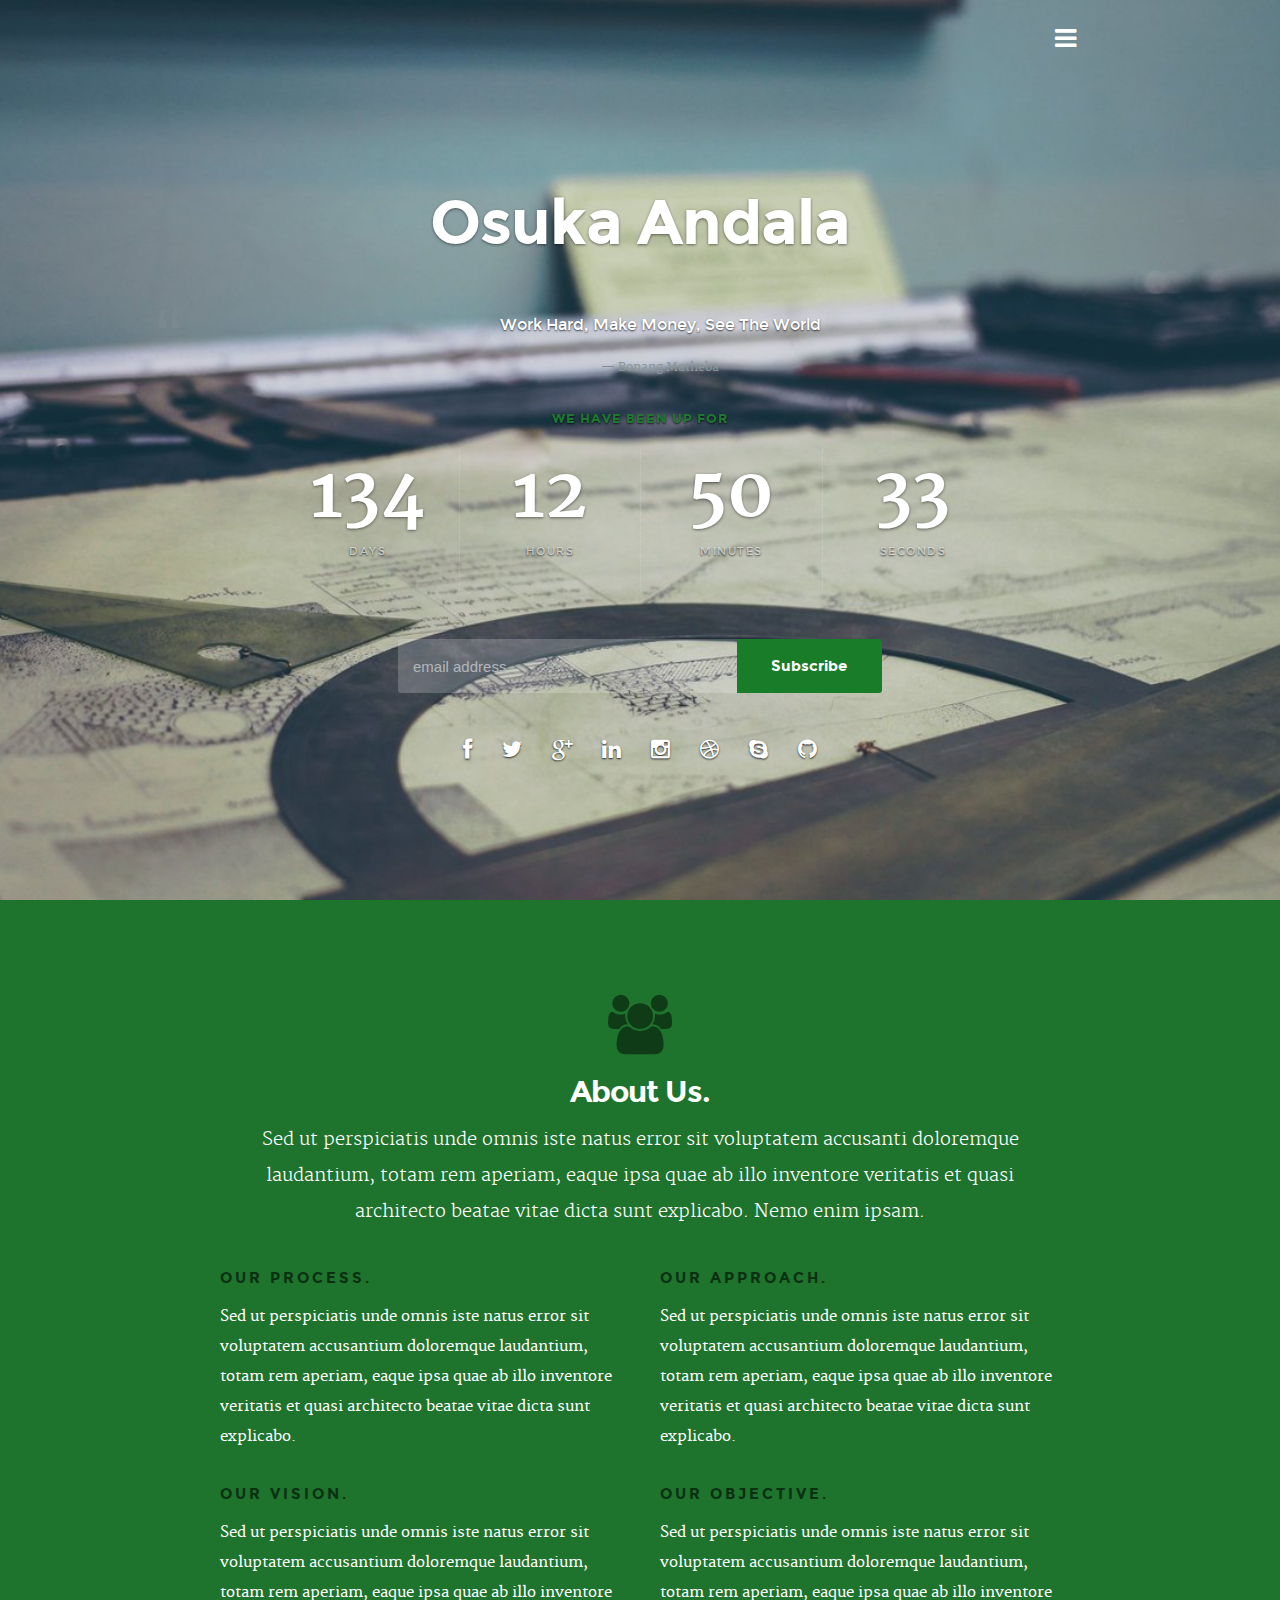
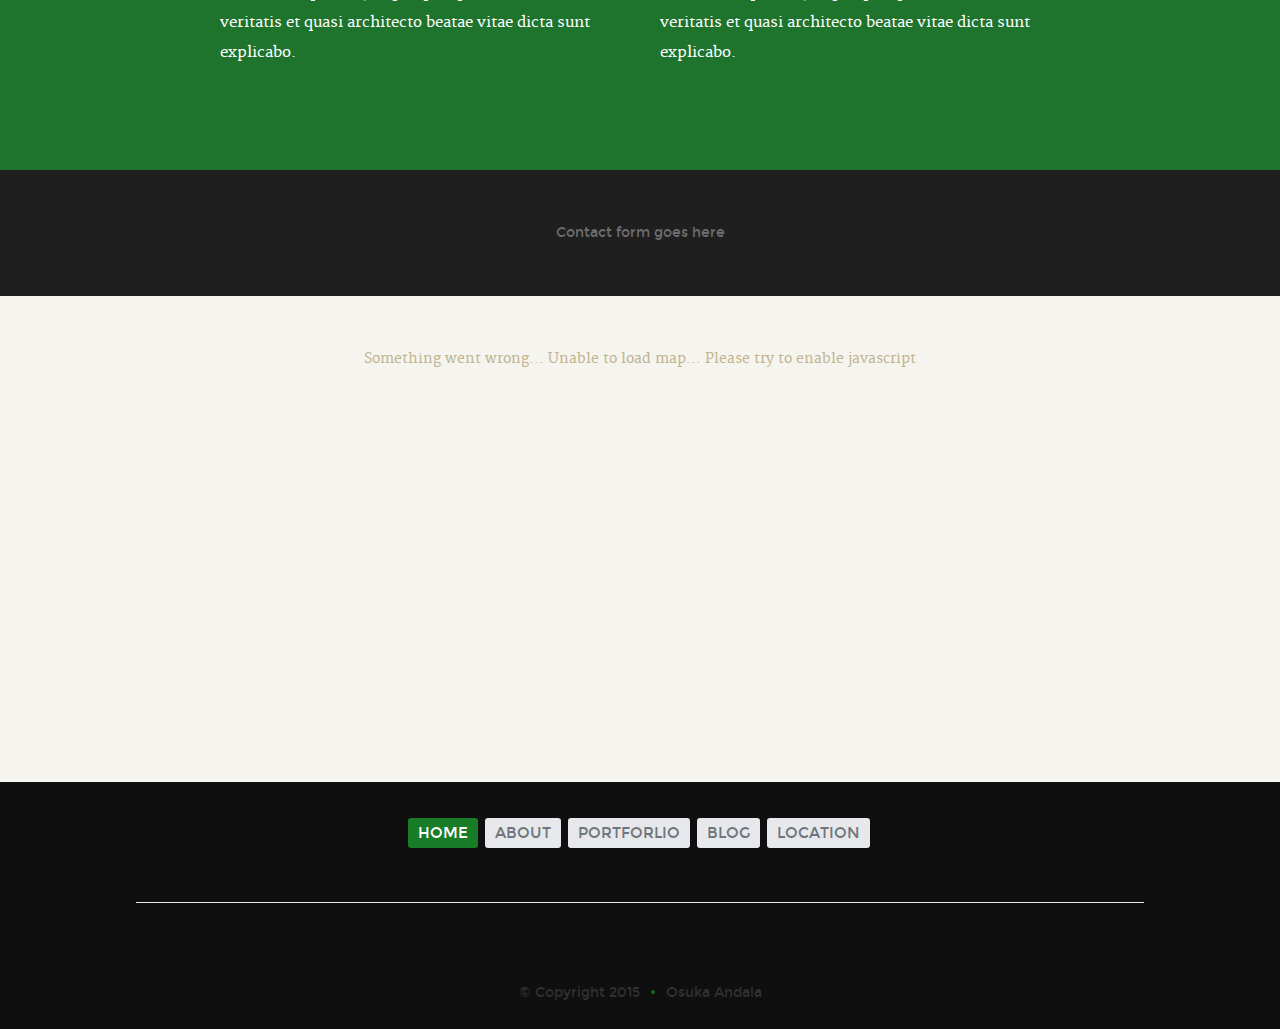
==== index.html @ 5a65cb13 "Edited link" ====
<!DOCTYPE html>
<html lang="en" class="no-js">
<head>

	<meta charset="UTF-8">

	<title>Osuka Andala</title>

	<meta name="description" content="My personal website">
	<meta name="author" content="osukaandla">

	<meta name="viewpoint" content="width=device-width, initial-scale=1, maximum-scale=1">

	<!-- <link type="text/css" rel="stylesheet" href="materialize/css/materialize.min.css"  media="screen,projection"/> -->
  <!-- <link rel="stylesheet" type="text/css" href="stylesheets/index.css" /> -->
	<link href="https://fonts.googleapis.com/icon?family=Material+Icons" rel="stylesheet">
	<link href="font-awesome/css/font-awesome.min.css" rel="stylesheet">
	<link rel="stylesheet" type="text/css" href="stylesheets/animate.css" />
	<link rel="stylesheet" href="stylesheets/css/default.css">
  <link rel="stylesheet" href="stylesheets/css/layout.css">
  <link rel="stylesheet" href="stylesheets/css/media-queries.css">


	<script src="scripts/js/modernizr.js"></script>


 </head>
 <body>

	  <div id="preloader">
	      <div id="status">
	         <img src="images/preloader.gif" height="64" width="64" alt="">
	      </div>
	   </div>

	 <section id="intro">
	 <header class="row">

			<nav id="nav-wrap">
				<a class="menu-btn" href="#nav-wrap" title="Show navigation">Show navigation</a>
				<a class="menu-btn" href="#" title="Hide navigation">Hide navigation</a>

				 <ul id="nav" class="nav">
						<li><a class="smoothscroll" href="#intro">Home</a></li>
						<li><a class="smoothscroll" href="#about">About</a></li>
						<li><a  href="portfolio.html">Portfolio</a></li>
						<li><a  href="http://thistruthismine.blogspot.co.ke/" target="_blank">Blog</a></li>
						<li><a class="smoothscroll" href="#location">Location</a></li>
				 </ul> <!-- end #nav -->
			</nav> <!-- end #nav-wrap -->

	 </header> <!-- Header End -->

	 <div  id="main" class="row">

		 <div class="twelve columns">

			 <div id= "name" class="row">
 					 <h1 class="animated fadeInLeftBig"><span>Osuka Andala</span></h1>
 			</div>

			<blockquote cite="http://where-i-got-my-info-from.com" id="description" class="animated slideInRight"class="row ">
				 <p>Work Hard, Make Money, See The World
						 </p>
				<cite>
					 <a href="#">Bonang Matheba</a>
				</cite>
			 </blockquote>

			 <h5>We have been up for</h5>


			 <div id="counter" class="cf">
				 <span>134 <em>days</em></span>
				 <span>12 <em>hours</em></span>
				 <span>50 <em>minutes</em></span>
				 <span>33 <em>seconds</em></span>
			 </div>

			 <div id="mc_embed_signup">
					 <form action="http://facebook.us8.list-manage.com/subscribe/post?u=cdb7b577e41181934ed6a6a44&amp;id=e65110b38d" method="post" id="mc-embedded-subscribe-form" name="mc-embedded-subscribe-form" class="validate" target="_blank" novalidate>

							<input type="email" value="" name="EMAIL" class="email" id="mce-EMAIL" placeholder="email address" required>

							<!-- real people should not fill this in and expect good things - do not remove this or risk form bot signups-->
							<div style="position: absolute; left: -5000px;"><input type="text" name="b_cdb7b577e41181934ed6a6a44_e65110b38d" value=""></div>

							<!-- <div class="clear"> --><input type="submit" value="Subscribe" name="subscribe" id="mc-embedded-subscribe" class="button"><!-- </div> -->

					 </form>
				</div>

				<ul class="social">
						 <li><a href="#"><i class="fa fa-facebook"></i></a></li>
						 <li><a href="#"><i class="fa fa-twitter"></i></a></li>
						 <li><a href="#"><i class="fa fa-google-plus"></i></a></li>
						 <li><a href="#"><i class="fa fa-linkedin"></i></a></li>
						 <li><a href="#"><i class="fa fa-instagram"></i></a></li>
						 <li><a href="#"><i class="fa fa-dribbble"></i></a></li>
						 <li><a href="#"><i class="fa fa-skype"></i></a></li>
						 <li><a href="https://github.com/Osuka-Andala"><i class="fa fa-github"></i></a></li>
					 </ul>
     </div>

		 </div>

	 </section>

	 <!-- About Section
================================================== -->
<section id="about">

	 <div class="row section-header">

		 <div class="twelve columns">

			 <div class="icon-wrap">
					 <i class="fa fa-group"></i>
			 </div>

				<h1>About Us.</h1>

				<p class="lead">Sed ut perspiciatis unde omnis iste natus error sit voluptatem accusanti doloremque laudantium, totam rem aperiam,
				eaque ipsa quae ab illo inventore veritatis et quasi architecto beatae vitae dicta sunt explicabo. Nemo enim ipsam.
				</p>

			</div>

	 </div> <!-- end section-header -->

	 <div class="row section-content">

	 <div class="six columns">
			 <h3>Our Process.</h3>

			 <p>Sed ut perspiciatis unde omnis iste natus error sit voluptatem accusantium doloremque laudantium, totam rem aperiam,
			 eaque ipsa quae ab illo inventore veritatis et quasi architecto beatae vitae dicta sunt explicabo.
			 </p>
		 </div>

		 <div class="six columns">
			 <h3>Our Approach.</h3>

			 <p>Sed ut perspiciatis unde omnis iste natus error sit voluptatem accusantium doloremque laudantium, totam rem aperiam,
			 eaque ipsa quae ab illo inventore veritatis et quasi architecto beatae vitae dicta sunt explicabo.
			 </p>
		 </div>

	 </div> <!-- end section-content -->

	 <div class="row section-content">

	 <div class="six columns">
			 <h3>Our Vision.</h3>

			 <p>Sed ut perspiciatis unde omnis iste natus error sit voluptatem accusantium doloremque laudantium, totam rem aperiam,
			 eaque ipsa quae ab illo inventore veritatis et quasi architecto beatae vitae dicta sunt explicabo.
			 </p>
		 </div>

		 <div class="six columns">
			 <h3>Our Objective.</h3>

			 <p>Sed ut perspiciatis unde omnis iste natus error sit voluptatem accusantium doloremque laudantium, totam rem aperiam,
			 eaque ipsa quae ab illo inventore veritatis et quasi architecto beatae vitae dicta sunt explicabo.
			 </p>
		 </div>

	 </div> <!-- end section-content -->
</section>

<!-- Location Section
================================================== -->
<section id="location">

 <div class="contacts">

	 <div class="row contact-details">

			<p>Contact form goes here</p>
	 </div> <!-- end contact-details -->

 </div> <!-- end contacts -->

	<div id="map">

		<p class="map-error">Something went wrong... Unable to load map... Please try to enable javascript</p>

	</div> <!-- end map -->

</section> <!-- end location section -->


	<div class="row add-bottom">

		 <div class="twelve columns add-bottom">

				<nav class="pagination add-bottom">


				 <span class="page-numbers current">HOME</span>
				 <a href="#about" class="page-numbers">ABOUT</a>
					 <a href="portfolio.html" class="page-numbers">PORTFORLIO</a>
					 <a href="http://thistruthismine.blogspot.co.ke/" target="_blank" class="page-numbers">BLOG</a>
					 <a href="#location" class="page-numbers">LOCATION</a>

      </nav>
		 </div>

		 <hr />

	</div> <!-- Row End-->

<!-- footer
================================================== -->
<footer>

	 <div class="row">

			<div class="twelve columns">

				 <ul class="copyright">
						<li>&copy; Copyright 2015</li>
					  <li>Osuka Andala</a></li>
				 </ul>

			</div>

	 </div>

	 <div id="go-top"><a class="smoothscroll" title="Back to Top" href="#intro"><i class="icon-up-open"></i></a></div>

</footer> <!-- Footer End-->


		 <script src="http://ajax.googleapis.com/ajax/libs/jquery/1.10.2/jquery.min.js"></script>
     <script>window.jQuery || document.write('<script src="scripts/js/jquery-1.10.2.min.js"><\/script>')</script>
     <script type="text/javascript" src="scripts/js/jquery-migrate-1.2.1.min.js"></script>

     <script src="http://maps.google.com/maps/api/js?sensor=true" type="text/javascript"></script>
     <script src="scripts/js/gmaps.js"></script>
     <script src="scripts/js/waypoints.js"></script>
     <script src="scripts/js/jquery.countdown.js"></script>
     <script src="scripts/js/jquery.placeholder.js"></script>
     <script src="scripts/js/backstretch.js"></script>
     <script src="scripts/js/init.js"></script>



</body>

</html>
---- stylesheets/index.css ----
body {
  /*background: url("images/sadeyun.jpg");*/
  /*background-size: cover;*/
  background-color: #cccccc;
  background-image: url(../images/wuc.jpg);
  
  text-align: center;
}
#name{
    margin-top: 200px;
}
h1 {

  font-family: Tahoma;
  font-weight: bold;

}
h1 span {
    border: 5px solid #000;
}
p {
  font-size: 20px;
}
ul{
  font-size: 25px;
}

button{
  padding: 18px;

}


footer{
  background-color: #757575;

}
#links{
  padding: 30px;
}
.parallax-container {
  height: 400px;
  width: 100%;


    }

.material-icons{
  margin-bottom: auto;
}
.icon-block {
  padding: 0 15px;
}
.icon-block .material-icons {
  font-size: inherit;
}
---- stylesheets/css/default.css ----
/*
=====================================================================
*   Zoon v1.0 Default Stylesheet
*   url: styleshout.com
*   06-07-2014
=====================================================================

TOC:
a. Webfonts and Icon fonts
b. Preloader
c. Reset
d. Default Styles
   1. Basic
   2. Typography
   3. Links
   4. Media
   5. Buttons
   6. Forms
d. Grid
e. Others
   1. Clearing
   2. Misc

=====================================================================  */


/* ------------------------------------------------------------------ */
/* a. Webfonts and Icon fonts
 ------------------------------------------------------------------ */

@import url("fonts.css");
@import url("fontello/stylesheets/css/fontello.css");
@import url("font-awesome/css/font-awesome.min.css");


/* ------------------------------------------------------------------ */
/* b. Preloader
 ------------------------------------------------------------------ */

#preloader  {
   position: fixed;
   top: 0;
   left: 0;
   right: 0;
   bottom: 0;
   background: #fff;
   z-index: 99999;
   height: 100%;
}
#status  {
   position: absolute;
   left: 50%;
   top: 50%;
   width: 64px;
   height: 64px;
   margin: -32px 0 0 -32px;
   padding: 0;
}

/* ------------------------------------------------------------------
/* c. Reset
      Adapted from:
      Normalize.css - https://github.com/necolas/normalize.css/
      HTML5 Doctor Reset - html5doctor.com/html-5-reset-stylesheet/
/* ------------------------------------------------------------------ */

html, body, div, span, object, iframe,
h1, h2, h3, h4, h5, h6, p, blockquote, pre,
abbr, address, cite, code,
del, dfn, em, img, ins, kbd, q, samp,
small, strong, sub, sup, var,
b, i,
dl, dt, dd, ol, ul, li,
fieldset, form, label, legend,
table, caption, tbody, tfoot, thead, tr, th, td,
article, aside, canvas, details, figcaption, figure,
footer, header, hgroup, menu, nav, section, summary,
time, mark, audio, video {
   margin: 0;
   padding: 0;
   border: 0;
   outline: 0;
   font-size: 100%;
   vertical-align: baseline;
   background: transparent;
}

article,aside,details,figcaption,figure,
footer,header,hgroup,menu,nav,section {
   display: block;
}

audio,
canvas,
video {
   display: inline-block;
}

audio:not([controls]) {
   display: none;
   height: 0;
}

[hidden] { display: none; }

code, kbd, pre, samp {
   font-family: monospace, serif;
   font-size: 1em;
}

pre {
   white-space: pre;
   white-space: pre-wrap;
   word-wrap: break-word;
}

blockquote, q { quotes: &#8220 &#8220; }

blockquote:before, blockquote:after,
q:before, q:after {
   content: '';
   content: none;
}

ins {
   background-color: #ff9;
   color: #000;
   text-decoration: none;
}

mark {
   background-color: #B5F9D0;
   color: #555;
}

del { text-decoration: line-through; }

abbr[title], dfn[title] {
   border-bottom: 1px dotted;
   cursor: help;
}

table {
   border-collapse: collapse;
   border-spacing: 0;
}


/* ------------------------------------------------------------------ */
/* d. Default and Basic Styles
      Adapted from:
      Skeleton CSS Framework - http://www.getskeleton.com/
      Typeplate Typographic Starter Kit - http://typeplate.com/
/* ------------------------------------------------------------------ */

/* 1. Basic  ------------------------------------------------------- */

*,
*:before,
*:after {
   -moz-box-sizing: border-box;
   -webkit-box-sizing: border-box;
   box-sizing: border-box;
}

html { font-size: 62.5%; }

body {
   background: #fff;
   font-family: 'merriweather-regular', sans-serif;
   font-weight: normal;
   font-size: 15px;
   line-height: 30px;
	color: #838C95;

   -webkit-font-smoothing: antialiased; /* Fix for webkit rendering */
	-webkit-text-size-adjust: 100%;
}

/* 2. Typography
      Vertical rhythm with leading derived from 6
--------------------------------------------------------------------- */

h1, h2, h3, h4, h5, h6 {
   color: #313131;
	font-family: 'montserrat-bold', sans-serif;
   font-weight: normal;
}
h1 a, h2 a, h3 a, h4 a, h5 a, h6 a { font-weight: inherit; }
h1 { font-size: 38px; line-height: 42px; margin-bottom: 12px; letter-spacing: -1px; }
h2 { font-size: 28px; line-height: 36px; margin-bottom: 6px; }
h3 { font-size: 22px; line-height: 30px; margin-bottom: 12px; }
h4 { font-size: 20px; line-height: 30px; margin-bottom: 6px; }
h5 { font-size: 18px; line-height: 30px; }
h6 { font-size: 14px; line-height: 30px; }
.subheader { }

p { margin: 0 0 30px 0; }
p img { margin: 0; }
p.lead {
   font: 18px/36px 'merriweather-light', sans-serif;
   margin-bottom: 24px;
}

/* for 'em' and 'strong' tags, font-size and line-height should be same with
the body tag due to rendering problems in some browsers */
em { font: 15px/30px 'merriweather-italic', sans-serif; }
strong, b { font: 15px/30px 'merriweather-bold', sans-serif; }
small { font-size: 11px; line-height: inherit; }

/*	Blockquotes */
blockquote {
   margin: 30px 0px;
   padding-left: 40px;
   position: relative;
}
blockquote:before {
   content: "\201C";
   opacity: 0.45;
   font-size: 80px;
   line-height: 0px;
   margin: 0;
   font-family: arial, sans-serif;

   position: absolute;
   top:  30px;
	left: 0;
}
blockquote p {
   font-family: georgia, serif;
   font-style: italic;
   padding: 0;
   font-size: 18px;
   line-height: 30px;
}
blockquote cite {
   display: block;
   font-size: 12px;
   font-style: normal;
   line-height: 18px;
}
blockquote cite:before { content: "\2014 \0020"; }
blockquote cite a,
blockquote cite a:visited { color: #8B9798; border: none }

/* ---------------------------------------------------------------------
/*  Pull Quotes Markup
/*
    <aside class="pull-quote">
		<blockquote>
			<p></p>
		</blockquote>
	 </aside>
/*
/* --------------------------------------------------------------------- */
.pull-quote {
   position: relative;
	padding: 18px 30px 18px 0px;
}
.pull-quote:before,
.pull-quote:after {
	height: 1em;
	opacity: 0.45;
	position: absolute;
	font-size: 80px;
   font-family: Arial, Sans-Serif;
}
.pull-quote:before {
	content: "\201C";
	top:  33px;
	left: 0;
}
.pull-quote:after {
	content: '\201D';
	bottom: -33px;
	right: 0;
}
.pull-quote blockquote {
   margin: 0;
}
.pull-quote blockquote:before {
   content: none;
}

/* Abbreviations */
abbr {
   font-family: 'merriweather-bold', sans-serif;
	font-variant: small-caps;
	text-transform: lowercase;
   letter-spacing: .5px;
	color: gray;
}
abbr:hover { cursor: help; }

/* drop cap */
.drop-cap:first-letter {
	float: left;
	margin: 0;
	padding: 14px 6px 0 0;
	font-size: 84px;
	font-family: /* Copperplate */ 'montserrat-bold', sans-serif;
   line-height: 60px;
	text-indent: 0;
	background: transparent;
	color: inherit;
}

hr { border: solid #E8E8E8; border-width: 1px 0 0; clear: both; margin: 11px 0 30px; height: 0; }


/*  3. Links  ------------------------------------------------------- */

a, a:visited {
   text-decoration: none;
   outline: 0;
   color: #197C28;

   -webkit-transition: color .3s ease-in-out;
   -moz-transition: color .3s ease-in-out;
   -o-transition: color .3s ease-in-out;
   transition: color .3s ease-in-out;
}
a:hover, a:focus { color: #333; }
p a, p a:visited { line-height: inherit; }


/*  4. List  --------------------------------------------------------- */

ul, ol { margin-bottom: 24px; margin-top: 12px; }
ul { list-style: none outside; }
ol { list-style: decimal; }
ol, ul.square, ul.circle, ul.disc { margin-left: 30px; }
ul.square { list-style: square outside; }
ul.circle { list-style: circle outside; }
ul.disc { list-style: disc outside; }
ul ul, ul ol,
ol ol, ol ul { margin: 6px 0 6px 30px; }
ul ul li, ul ol li,
ol ol li, ol ul li { margin-bottom: 6px; }
li { line-height: 18px; margin-bottom: 12px; }
ul.large li { }
li p { }

/* ---------------------------------------------------------------------
/*  Stats Tab Markup

    <ul class="stats-tabs">
		<li><a href="#">[value]<b>[name]</b></a></li>
	 </ul>

    Extend this object into your markup.
/*
/* --------------------------------------------------------------------- */
.stats-tabs {
   padding: 0;
   margin: 24px 0;
}
.stats-tabs li {
	display: inline-block;
	margin: 0 10px 18px 0;
	padding: 0 10px 0 0;
	border-right: 1px solid #ccc;
}
.stats-tabs li:last-child {
	margin: 0;
	padding: 0;
	border: none;
}
.stats-tabs li a {
	display: inline-block;
	font-size: 22px;
	font-family: 'montserrat-bold', sans-serif;
   border: none;
   color: #313131;
}
.stats-tabs li a:hover {
   color: #197C28;
}
.stats-tabs li a b {
	display: block;
	margin: 6px 0 0 0;
	font-size: 13px;
	font-family: 'montserrat-regular', sans-serif;
   color: #8B9798;
}

/* definition list */
dl { margin: 12px 0; }
dt { margin: 0; color: #197C28; }
dd { margin: 0 0 0 20px; }

/* Lining Definition Style Markup */
.lining dt,
.lining dd {
	display: inline;
	margin: 0;
}
.lining dt + dt:before,
.lining dd + dt:before {
	content: "\A";
	white-space: pre;
}
.lining dd + dd:before {
	content: ", ";
}
.lining dd:before {
	content: ": ";
	margin-left: -0.2em;
}

/* Dictionary Definition Style Markup */
.dictionary-style dt {
	display: inline;
	counter-reset: definitions;
}
.dictionary-style dt + dt:before {
	content: ", ";
	margin-left: -0.2em;
}
.dictionary-style dd {
	display: block;
	counter-increment: definitions;
}
.dictionary-style dd:before {
	content: counter(definitions, decimal) ". ";
}

/* Pagination */
.pagination {
   margin: 36px auto;
   text-align: center;
}
.pagination ul li {
   display: inline-block;
   margin: 0;
   padding: 0;
}
.pagination .page-numbers {
   font: 15px/18px 'montserrat-regular', sans-serif;
   display: inline-block;
   padding: 6px 10px;
   margin-right: 3px;
   margin-bottom: 6px;
	color: #6E757C;
	background-color: #E6E8EB;

	-webkit-transition: all 200ms ease-in-out;
	-moz-transition: all 200ms ease-in-out;
	-o-transition: all 200ms ease-in-out;
	-ms-transition: all 200ms ease-in-out;
	transition: all 200ms ease-in-out;

   border-radius: 3px;
}
.pagination .page-numbers:hover {
   background: #838A91;
   color: #fff;
}
.pagination .current,
.pagination .current:hover {
   background-color: #197C28;
   color: #fff;
}
.pagination .inactive,
.pagination .inactive:hover {
   background-color: #E6E8EB;
	color: #A9ADB2;
}
.pagination .prev, .pagination .next {}

/* 5. Media   --------------------------------------------------------- */

img,
video,
iframe,
embed,
object {
   max-width: 100%;
   height: auto;
}
img.pull-right { margin: 12px 0px 0px 18px; }
img.pull-left { margin: 12px 18px 0px 0px; }

/* 6. Buttons  --------------------------------------------------------- */

.button,
.button:visited,
button,
input[type="submit"],
input[type="reset"],
input[type="button"] {
   font: 14px/24px 'montserrat-bold', sans-serif;
   background: #197C28;
   color: #fff;
   display: inline-block;
	text-decoration: none;
   letter-spacing: 0;
	padding: 12px 20px;
	margin-bottom: 18px;
   border: none;
   cursor: pointer;
   height: auto;

   -webkit-transition: all .2s ease-in-out;
	-moz-transition: all .2s ease-in-out;
	-o-transition: all .2s ease-in-out;
	-ms-transition: all .2s ease-in-out;
	transition: all .2s ease-in-out;

   border-radius: 3px;
}

.button:hover,
button:hover,
input[type="submit"]:hover,
input[type="reset"]:hover,
input[type="button"]:hover {
   background: #146320;
   color: #fff;
}

.button:active,
button:active,
input[type="submit"]:active,
input[type="reset"]:active,
input[type="button"]:active {
   background: #197C28;
   color: #fff;
}

.button.full-width,
button.full-width,
input[type="submit"].full-width,
input[type="reset"].full-width,
input[type="button"].full-width {
	width: 100%;
	padding-left: 0 !important;
	padding-right: 0 !important;
	text-align: center;
}

/* Fix for odd Mozilla border & padding issues */
button::-moz-focus-inner,
input::-moz-focus-inner {
    border: 0;
    padding: 0;
}


/* 7. Forms  --------------------------------------------------------- */

form { margin-bottom: 24px; }
fieldset { margin-bottom: 24px; }

input[type="text"],
input[type="password"],
input[type="email"],
textarea,
select {
   display: block;
   padding: 18px 15px;
   margin: 0 0 24px 0;
   border: 0;
   outline: none;
   vertical-align: middle;
   min-width: 225px;
	max-width: 100%;
   font-size: 15px;
   line-height: 24px;
	color: #647373;
	background: #D3D9D9;
   border-radius: 3px;

}

/* select { padding: 0;
   width: 220px;
   } */

input[type="text"]:focus,
input[type="password"]:focus,
input[type="email"]:focus,
textarea:focus {
   color: #B3B7BC;
	background-color: #383D41;
}

textarea { min-height: 220px; }

label,
legend {
   font: 16px/24px 'montserrat-bold', sans-serif;
	margin: 12px 0;
   color: #3d4145;
   display: block;
}
label span,
legend span {
	color: #8B9798;
   font: 14px/24px 'merriweather-regular', sans-serif;
}

input[type="checkbox"],
input[type="radio"] {
   font-size: 15px;
   color: #3d4145;
}

input[type="checkbox"] { display: inline; }

/* Style Placeholder Text */

::-webkit-input-placeholder {
   color: #B3B7BC;
}
:-moz-placeholder { /* Firefox 18- */
   color: #B3B7BC;
}
::-moz-placeholder {  /* Firefox 19+ */
   color: #B3B7BC;
}
:-ms-input-placeholder {
   color: #B3B7BC;
}
.placeholder {
	color: #B3B7BC !important;
}

/* ------------------------------------------------------------------ */
/* e. Grid
--------------------------------------------------------------------- */

/* default
--------------------------------------------------------------- */
.row {
   width: 96%;
   max-width: 1008px;
   margin: 0 auto;
}
/* fixed width for IE8 */
.ie .row { width: 1000px ; }

.narrow .row { max-width: 980px; }

.row .row { width: auto; max-width: none; margin: 0 -20px; }

/* row clearing */
.row:before,
.row:after {
    content: " ";
    display: table;
}
.row:after {
    clear: both;
}

.column, .columns {
   position: relative;
   padding: 0 20px;
   min-height: 1px;
   float: left;
}
.column.centered, .columns.centered  {
    float: none;
    margin: 0 auto;
}

/* removed gutters */
.row.collapsed > .column,
.row.collapsed > .columns,
.column.collapsed, .columns.collapsed  { padding: 0; }

[class*="column"] + [class*="column"]:last-child { float: right; }
[class*="column"] + [class*="column"].end { float: right; }

/* column widths */
.row .one         { width: 8.33333%; }
.row .two         { width: 16.66667%; }
.row .three       { width: 25%; }
.row .four        { width: 33.33333%; }
.row .five        { width: 41.66667%; }
.row .six         { width: 50%; }
.row .seven       { width: 58.33333%; }
.row .eight       { width: 66.66667%; }
.row .nine        { width: 75%; }
.row .ten         { width: 83.33333%; }
.row .eleven      { width: 91.66667%; }
.row .twelve      { width: 100%; }

/* Offsets */
.row .offset-1    { margin-left: 8.33333%; }
.row .offset-2    { margin-left: 16.66667%; }
.row .offset-3    { margin-left: 25%; }
.row .offset-4    { margin-left: 33.33333%; }
.row .offset-5    { margin-left: 41.66667%; }
.row .offset-6    { margin-left: 50%; }
.row .offset-7    { margin-left: 58.33333%; }
.row .offset-8    { margin-left: 66.66667%; }
.row .offset-9    { margin-left: 75%; }
.row .offset-10   { margin-left: 83.33333%; }
.row .offset-11   { margin-left: 91.66667%; }

/* Push/Pull */
.row .push-1      { left: 8.33333%; }
.row .pull-1      { right: 8.33333%; }
.row .push-2      { left: 16.66667%; 	}
.row .pull-2      { right: 16.66667%; }
.row .push-3      { left: 25%; }
.row .pull-3      { right: 25%;	}
.row .push-4      { left: 33.33333%; }
.row .pull-4      { right: 33.33333%; }
.row .push-5      { left: 41.66667%; }
.row .pull-5      { right: 41.66667%; }
.row .push-6      { left: 50%; }
.row .pull-6      { right: 50%; }
.row .push-7      { left: 58.33333%; }
.row .pull-7      { right: 58.33333%; }
.row .push-8      { left: 66.66667%; 	}
.row .pull-8      { right: 66.66667%; }
.row .push-9      { left: 75%; }
.row .pull-9      { right: 75%; }
.row .push-10     { left: 83.33333%; }
.row .pull-10     { right: 83.33333%; }
.row .push-11     { left: 91.66667%; }
.row .pull-11     { right: 91.66667%; }

/* block grids
--------------------------------------------------------------------- */
.bgrid-sixths [class*="column"]   { width: 16.66667%; }
.bgrid-quarters [class*="column"] { width: 25%; }
.bgrid-thirds [class*="column"]   { width: 33.33333%; }
.bgrid-halves [class*="column"]   { width: 50%; }

[class*="bgrid"] [class*="column"] + [class*="column"]:last-child { float: left; }

/* Left clearing for block grid columns - columns that changes width in
different screen sizes. Allows columns with different heights to align
properly.
--------------------------------------------------------------------- */
.first { clear: left; }   /* first column in default screen */
.s-first { clear: none; } /* first column in smaller screens */

/* smaller screens
--------------------------------------------------------------- */
@media only screen and (max-width: 900px) {

   /* block grids on small screens */
   .s-bgrid-sixths [class*="column"]   { width: 16.66667%; }
   .s-bgrid-quarters [class*="column"] { width: 25%; }
   .s-bgrid-thirds [class*="column"]   { width: 33.33333%; }
   .s-bgrid-halves [class*="column"]   { width: 50%; }

   /* block grids left clearing */
   .first { clear: none; }
   .s-first { clear: left; }

}

/* screenwidth less than 768px - mobile/smaller tablets
--------------------------------------------------------------- */
@media only screen and (max-width: 767px) {

   .row {
	   width: 480px;
	   margin: 0 auto;
      padding: 0;
	}
   .column, .columns {
	   width: auto !important;
	   float: none;
	   margin-left: 0;
	   margin-right: 0;
      padding: 0 30px;
   }
   .row .row { width: auto; max-width: none; margin: 0 -30px; }

   [class*="column"] + [class*="column"]:last-child { float: none; }
   [class*="bgrid"] [class*="column"] + [class*="column"]:last-child { float: none; }

   /* Offsets */
   .row .offset-1    { margin-left: 0%; }
   .row .offset-2    { margin-left: 0%; }
   .row .offset-3    { margin-left: 0%; }
   .row .offset-4    { margin-left: 0%; }
   .row .offset-5    { margin-left: 0%; }
   .row .offset-6    { margin-left: 0%; }
   .row .offset-7    { margin-left: 0%; }
   .row .offset-8    { margin-left: 0%; }
   .row .offset-9    { margin-left: 0%; }
   .row .offset-10   { margin-left: 0%; }
   .row .offset-11   { margin-left: 0%; }
}

/* screenwidth less than or equal 480px - mobile wide
--------------------------------------------------------------- */
@media only screen and (max-width: 480px) {

   .row { width: auto; }

}

/* larger screens
--------------------------------------------------------------- */
@media screen and (min-width: 1200px) {

   .wide .row { max-width: 1180px; }

}

/* ------------------------------------------------------------------ */
/* f. Others
/* ------------------------------------------------------------------ */

/*  1. Clearing
    (http://nicolasgallagher.com/micro-clearfix-hack/
--------------------------------------------------------------------- */

.cf:before,
.cf:after {
    content: " ";
    display: table;
}
.cf:after {
    clear: both;
}

/*  2. Misc -------------------------------------------------------- */

.remove-bottom { margin-bottom: 0 !important; }
.half-bottom { margin-bottom: 12px !important; }
.add-bottom { margin-bottom: 24px !important; }
.no-border { border: none; }

.text-center  { text-align: center !important; }
.text-left    { text-align: left !important; }
.text-right   { text-align: right !important; }
.pull-left    { float: left !important; }
.pull-right   { float: right !important; }
.align-center {
	margin-left: auto !important;
	margin-right: auto !important;
	text-align: center !important;
}
---- stylesheets/css/layout.css ----
/*
=====================================================================
*   Zoon v1.0 Layout Stylesheet
*   url: styleshout.com
*   06-07-2014
=====================================================================

   TOC:
   a. General Styles
   b. Intro Section
   c. About Section
   d. Location Section
   e. Footer

===================================================================== */

/* ------------------------------------------------------------------ */
/* a. General Styles
/* ------------------------------------------------------------------ */

body { background: #0f0f0f; }


/* ------------------------------------------------------------------ */
/* b. Intro Styles
/* ------------------------------------------------------------------ */

#intro {
   position: relative;
   padding-bottom: 102px;
   min-height: 900px;
   width: 100%;
   background: #161415 url(../images/square.jpg) no-repeat center center;
   background-size: cover !important;
	-webkit-background-size: cover !important;
}

/* Header
/* ------------------------------------------------------------------ */
header {
   height: 60px;
   width: 100%;
   position: relative;
}
header #logo {
	width: 120px;
	margin-left: -60px;
	text-align: center;

	position: absolute;
	top: 72px;
	left: 50%;
}

/* primary navigation
--------------------------------------------------------------------- */
#nav-wrap, #nav-wrap ul, #nav-wrap li, #nav-wrap a {
	margin: 0;
	padding: 0;
	border: none;
	outline: none;
}

/* nav-wrap */
#nav-wrap {
   font: 11px 'montserrat-bold', sans-serif;
   text-transform: uppercase;
   letter-spacing: 2px;
   float: left;
   z-index: 9999;

   position: absolute;
   top: 12px;
   right: 30px;
}

/* hide toggle button */
#nav-wrap > a { display: none; }
#nav-wrap > a {
   text-align: left;
   border: none;
   height: 54px;
   line-height: 54px;
   float: right;

   font: 0/0 a;
   text-shadow: none;
   color: transparent;

   position: absolute;
   top: 0px;
   right: 36px;
}
#nav-wrap > a:before {
	font-family: 'FontAwesome';
   content: "\f0c9";
   color: #fff;
   margin: 0;
   font-size: 25px;
   line-height: 54px;
   text-align: left;
   display: block;
   float: right;
}

/* hide menu panel */
#nav-wrap ul#nav {
   padding: 24px 36px 36px 36px;
   height: auto;
   width: auto;
   clear: both;
   display: none;
   background: #111;
   background: rgba(0, 0, 0, .8);
   border-radius: 3px;

   position: relative;
   top: 54px;
   right: 30px;
}

/* display toggle buttons */
.no-js #nav-wrap:not( :target ) > a:first-of-type,
.no-js #nav-wrap:target > a:last-of-type  {
   display: block;
}
.js #nav-wrap a { display: block; }

/* display menu panels - no JS*/
.no-js #nav-wrap:target > ul#nav  {
   display: block;
}

ul#nav li {
   display: block;
   height: auto;
   text-align: left;
   border-bottom: 1px solid #202226;
   border-bottom-style: dotted;
}

ul#nav li a {
   display: block;
   width: auto;
   margin: 0;
   padding: 0;
   margin: 12px 0;
   line-height: 16px; /* reset line-height from 54px */
   border: none;
   color: #fff;

   -webkit-transition: color .2s ease-in-out;
   -moz-transition: color .2s ease-in-out;
   -o-transition: color .2s ease-in-out;
   -ms-transition: color .2s ease-in-out;
   transition: color .2s ease-in-out;
}

ul#nav li a:hover { color: #1E732D; }
ul#nav li a:active { background-color: transparent !important; }
ul#nav li.current a { color: #1E732D; }


/* Main
------------------------------------------------------------------ */
#main {
	margin: 126px auto 0;
	text-align: center;
}
#main h1 {
	font: 62px/1.2em 'montserrat-bold', sans-serif;
	color: #fff;
	margin-bottom: 18px;
	padding: 0 10%;
	text-shadow: 0px 1px 3px rgba(0, 0, 0, .5);
}
#main p {
	font: 16px/33px 'montserrat-regular', sans-serif;
	color: #fff;
	margin-bottom: 18px;
	padding: 0 18%;
	text-shadow: 0px 1px 2px rgba(0, 0, 0, .7);
}
#main h5 {
	font: 13px/24px 'montserrat-bold', sans-serif;
	color: #1F782F;
	text-transform: uppercase;
	letter-spacing: 1px;
	text-shadow: 0px 1px 2px rgba(0, 0, 0, .7);
}

/* counter */
#main #counter {
	width: 75%;
	color: #fff;
	text-align: center;
	margin: 18px auto 0;
}
#main #counter span {
	font: 70px/1em 'merriweather-bold', serif;
	display: block;
	padding: 12px 0 30px;
	min-width: 25%;
	float: left;
	text-shadow: 0px 1px 3px rgba(0, 0, 0, .5);
	border-left: 1px dotted rgba(255, 255, 255, .2);
}
#main #counter span:first-child { border-left: none; }
#main #counter span em {
	font: 11px/18px 'montserrat-regular', sans-serif;
	text-transform: uppercase;
	letter-spacing: 1.5px;
	margin-top: 12px;
	display: block;
	color: #BCBCBC;
	color: rgba(255, 255, 255,.6);
	text-shadow: 0px 1px 2px rgba(0, 0, 0, .7);
}

/* mailchimp form */
#main #mc_embed_signup {
	clear: both;
	margin: 48px auto 18px;
	width: 50%;
}
#main #mc_embed_signup:before,
#main #mc_embed_signup:after {
    content: " ";
    display: table;
}
#main #mc_embed_signup:after {
    clear: both;
}

#main #mc_embed_signup input {
	display: inline-block;
	float: left;
}
#main #mc_embed_signup input[type="email"] {
	font-size: 15px;
	height: 54px;
	line-height: 30px;
	padding: 12px 15px;
	border-radius: 3px 0 0 3px;
	background: #727272;
	background: rgba(255, 255, 255, .2);
	width: 70%;
}
#main #mc_embed_signup input[type="submit"] {
	font-size: 15px;
	line-height: 30px;
	height: 54px;
	padding: 12px 30px;
	margin: 0 0 18px 0;
	border-radius: 0 3px 3px 0;
	background: #197C28;
	background: rgba(25, 124, 40, 1);
	width: 30%;
}
#main #mc_embed_signup input[type="submit"]:hover {
	background: #146320;
}

/* social links */
#main .social {
	clear: both;
	font-size: 22px;
   margin: 12px 0 24px;
   padding: 0;
   text-shadow: 0px 1px 2px rgba(0, 0, 0, .8);
}
#main .social li {
   display: inline-block;
   margin: 0 12px;
   padding: 0;
}
#main .social li a { color: #fff; }
#main .social li a:hover { color: #197C28; }


/* ------------------------------------------------------------------ */
/* c. About Section
/* ------------------------------------------------------------------ */

#about {
	background: #1E732D;
	color: #fff;
   padding-top: 96px;
   padding-bottom: 72px;
   overflow: hidden;
}
#about a, #about a:visited  { color: #0C3012; }
#about a:hover, #about a:focus { color: #fff; }

.section-header,
.section-content {
	max-width: 880px;
}
#about .section-header {
	text-align: center;
	margin-bottom: 12px;
}
#about .section-header .icon-wrap {
	font-size: 60px;
	margin-bottom: 18px;
	color: #0F3C17;
}
#about .section-header h1 {
   font: 30px/36px 'montserrat-bold', sans-serif;
   color: #fff;
   margin-bottom: 12px;
   padding: 0 15%;
}
#about .section-header p {
	color: #fff;
	padding: 0 3%;
}
#about h3 {
   font: 15px/24px 'montserrat-bold', sans-serif;
   color: #0C3012;
   text-transform: uppercase;
   letter-spacing: 3px;
   margin-bottom: 12px;
}

/* Call To Action
------------------------------------------------------------------ */
#call-to-action {
	padding-top: 30px;
   text-align: center;
}
#call-to-action .section-ads {
	max-width: 880px;
	padding-top: 36px;
	border-top: 1px dotted #4b8f57;
	border-top: 1px dotted rgba(255, 255, 255, .2);
}
#call-to-action h2 {
   font: 30px/36px 'montserrat-bold', sans-serif;
   color: #EBEEEE;
   letter-spacing: -0.5px;
   margin-bottom: 18px;
   padding: 0 15%;
}
#call-to-action h2 a { color: #fff !important; }
#call-to-action p {
	color: #fff;
	padding: 0 8%;
}
#call-to-action span {
	font-family: 'merriweather-regular', serif;
	color: #0C3012;
}
#call-to-action .action a.button {
	width: 350px;
	margin: 0 auto;
}
#call-to-action .button {
	background: #165622;
	color: #fff !important;
}
#call-to-action .button:hover,
#call-to-action .button:active {
   background: #FFFFFF;
   color: #0D0D0D !important;
}


/* ------------------------------------------------------------------ */
/* d. Location Section
/* ------------------------------------------------------------------ */

#location .contacts {
	background: #1F1F1F;
	padding-top: 48px;
   padding-bottom: 18px;
}
#location .contact-details {
	max-width: 900px;
	text-align: center;
}
#location .contacts .row .columns {	width: 33.33333%; }
#location .contacts .row .end { float: left; }
#location .contacts h3 {
   font: 14px/24px 'montserrat-bold', sans-serif;
   color: #fff;
   text-transform: uppercase;
   letter-spacing: 1.5px;
   margin-bottom: 6px;
}
#location .contacts p {
   line-height: 30px;
   font-family: 'montserrat-regular', sans-serif;
   font-size: 14px;
   color: #6C6C6C;
}
#location .contacts h3 i {	margin-right: 8px; }

/* map */
#map {
   display: block;
	height: 486px;
   width: 100%;
   background-color: #F6F4EF;
}
#map img { max-width:inherit !important; }
#map .map-error {
  text-align: center;
  padding-top: 48px;
  color: #C0B491;
  font-size: 14px;
}
#map .fa {
	font-size: 60px;
	color: #1F1F1F;
}


/* ------------------------------------------------------------------ */
/* e. Footer
/* ------------------------------------------------------------------ */

footer {
	font: 14px/24px 'montserrat-regular', sans-serif;
	background: #0f0f0f;
   padding-top: 24px;
   padding-bottom: 24px;
   color: #303030;
}
footer a, footer a:visited { color: #525252; }
footer a:hover, footer a:focus { color: #fff; }

/* copyright */
footer .copyright {
    margin: 0;
    padding: 0;
    text-align: center;
 }
footer .copyright li {
    display: inline-block;
    margin: 0;
    padding: 0;
    line-height: 24px;
}
.ie footer .copyright li {
   display: inline;
}
footer .copyright li:before {
    content: "\2022";
    padding-left: 6px;
    padding-right: 10px;
    color: #1B6728;
}
footer .copyright  li:first-child:before {
    display: none;
}

/* Go To Top Button */
#go-top {
	position: fixed;
	bottom: 30px;
   right: 30px;
   text-align: center;
   display: none;
}
#go-top a {
	text-decoration: none;
	border: 0 none;
	display: block;
	width: 48px;
	height: 48px;
	background-color: #303030;

	-webkit-transition: all 0.2s ease-in-out;
   -moz-transition: all 0.2s ease-in-out;
   -o-transition: all 0.2s ease-in-out;
   -ms-transition: all 0.2s ease-in-out;
   transition: all 0.2s ease-in-out;

   color: #fff;
   font-size: 16px;
   line-height: 48px;
 	border-radius: 3px;
}
#go-top a:hover { background: #165622; }
---- stylesheets/css/media-queries.css ----
/* ==================================================================

*   Zoon Media Queries
*   url: styleshout.com
*   06-07-2014

/* ================================================================== */


/* screenwidth less than 1140px
--------------------------------------------------------------------- */
@media only screen and (max-width: 1140px) {

	/* Intro Styles
	------------------------------------------------------------------ */
	#intro {	min-height: 828px; }

	/* Header 
	------------------------------------------------------------------ */
	header #logo {	
		top: 66px;	
		width: 100px;
		margin-left: -50px;
	}

   /* main
   ------------------------------------------------------------------ */
   #main { margin-top: 90px; }
  	#main h1 { 
  		font: 38px/1.2em 'montserrat-bold', sans-serif; 
  		padding: 0 15%;
  	}
	#main p { font: 16px/30px 'montserrat-regular', sans-serif; }

	/* counter */
	#main #counter { 
		width: 70%;
		margin: 12px auto 0; 
	}
	#main #counter span { font: 60px/1em 'merriweather-bold', serif;	}

	/* mailchimp form */
	#main #mc_embed_signup { margin-bottom: 6px; }

}

/* screenwidth less than 900px
--------------------------------------------------------------------- */
@media only screen and (max-width: 900px) {

	/* intro styles
	------------------------------------------------------------------ */
	#intro {	min-height: 792px; }

   /* main
   ------------------------------------------------------------------ */
   #main h1 { 
  		font: 35px/1.2em 'montserrat-bold', sans-serif; 
  		padding: 0 8%;
  	}
  	#main p { 
  		font: 16px/30px 'montserrat-regular', sans-serif;
  		padding: 0 10%; 
  	}

  	/* counter */
	#main #counter { width: 80%; }
	#main #counter span { font: 58px/1em 'merriweather-bold', serif;	}

	/* mailchimp form */
	#main #mc_embed_signup { 
		width: 65%; 
		margin-top: 36px;
	}

	/* about section
   ------------------------------------------------------------------ */
   #about { padding-top: 84px}
   #about .section-header .icon-wrap { font-size: 55px; }
	#about .section-header h1,
	#call-to-action h2 {	font: 28px/36px 'montserrat-bold', sans-serif; }

	#call-to-action .section-ads { padding-top: 42px; }
	#call-to-action p { padding: 0 10%; }

	/* location section
	------------------------------------------------------------------ */   
	#location .contacts .row .columns { width: 50%; }
	#location .contacts .row .end { clear: both; }	

}

/* mobile 
---------------------------------------------------------------------- */
@media only screen and (max-width: 767px) {

	/* intro styles
	------------------------------------------------------------------ */
	header #logo {	
		top: 30px;	
		width: 90px;
		margin-left: -45px;			
	}

	/* primary navigation
	--------------------------------------------------------------------- */
	#nav-wrap > a { right: 0; }
	#nav-wrap ul#nav { 
		background: #111;
		right: 0; 
	}

   /* main
   ------------------------------------------------------------------ */
   #main { margin-top: 48px; }
  	#main h1 { 
  		font: 30px/1.2em 'montserrat-bold', sans-serif; 
  		text-align: center;  		
  	}
  	#main p {	
		font: 14px/24px 'montserrat-regular', sans-serif;		
		margin-bottom: 15px;
		text-align: center;
	}
  	#main h5 {
		font: 12px/24px 'montserrat-bold', sans-serif;
		text-align: center;
	}

  	/* counter */
	#main #counter {
		width: 100%;		
		margin: 12px 0 30px;
	}
	#main #counter span { 
		font: 46px/1em 'merriweather-bold', serif;	
		padding: 9px 0 15px;
	}
	#main #counter span em {
		font: 9px/18px 'montserrat-regular', sans-serif;
		text-transform: uppercase;
		letter-spacing: 1px;		
		margin-top: 6px;
	}

	/* mailchimp form */
	#main #mc_embed_signup {
		clear: both;
		margin: 12px auto 0;
		width: 75%;
	}
	#main #mc-embedded-subscribe-form {
		margin-bottom: 0;
	}
	#main #mc_embed_signup input[type="email"] {
		width: 100%;
		border-radius: 3px;
		float: none;
		text-align: center;
	}
	#main #mc_embed_signup input[type="submit"] {
		width: 100%;
		border-radius: 3px;
		float: none;
	}

	/* social links */
	#main .social {
		margin: 12px 0 24px;
	   font-size: 18px;
	   text-align: center
	}
	#main .social li { margin: 0 8px; }


	/* about section
   -------------------------------------------------------------------- */
   #about {	padding-top: 72px; }
   #about .icon-wrap {
   	text-align: center; 
   	margin-bottom: 30px;
   }
   #about .header { text-align: center; }
   #about h1 {	font: 26px/36px 'montserrat-bold', sans-serif; }   

   /* Call To Action Section
   ----------------------------------------------------------------- */
   #call-to-action h2 {	font: 26px/36px 'montserrat-bold', sans-serif; }
   #call-to-action .action,
   #call-to-action .action a  { 
		width: 100%;
		position: static;	
		text-align: center;	
	}

	/* location section
	------------------------------------------------------------------ */ 
	#location .contacts { padding-top: 54px; }
	#location .contacts .row .columns { 
		text-align: center;
		width: 100%; 
		float: none;
	}	

   /* footer
   ------------------------------------------------------------------------ */
  	footer {	padding-bottom: 30px; }

   /* copyright */
	footer .copyright { text-align: center; }
   footer .copyright li:before { content: none; }
   footer .copyright li { 
   	margin: 0; 
   	display: block;
   	line-height: 27px;
   }

}

/* screenwidth less than 460px
  -------------------------------------------------------------------------- */
@media only screen and (max-width: 460px) {

	/* intro styles
	------------------------------------------------------------------ */
	#intro {	min-height: 780px; }
   
   /* main
   ------------------------------------------------------------------ */
   #main h1 { 
  		font: 28px/1.2em 'montserrat-bold', sans-serif; 
		padding: 0 5px;
  	}
    
  	/* counter */
	#main #counter {
		width: 100%;		
		margin: 0 0 24px;
	}
	#main #counter span { 
		font: 40px/1em 'merriweather-bold', serif;	
		padding: 9px 0 15px;
		border: none;
	}
	#main #counter span em {
		font: 9px/18px 'montserrat-regular', sans-serif;
		margin-top: 6px;
	} 

	/* mailchimp form */
	#main #mc_embed_signup { width: 80%; }


	/* about section
   ------------------------------------------------------------------ */
   #about .section-header .icon-wrap { font-size: 50px; }
	#about .section-header h1,
	#call-to-action h2 {
		font: 24px/30px 'montserrat-bold', sans-serif;
		padding: 0;
	}
	#about p.lead {
		font: 16px/33px 'merriweather-light', sans-serif;
		padding: 0;
	}
	#call-to-action .action a.button { width: 100%; }  

   /* footer
   ------------------------------------------------------------------------ */

   /* social links */
   footer .social-links { font-size: 20px; }
   footer .social-links li { margin-left: 14px; }  

   /* Go To Top Button */
	#go-top { right: 15px; } 

}

/* screenwidth less than 400px
  -------------------------------------------------------------------------- */
@media only screen and (max-width: 400px) {

	/* intro styles
	------------------------------------------------------------------ */
	#intro {	min-height: 744px; }

	/* main
   ------------------------------------------------------------- */
   #main { margin-top: 42px; }
   #main h1 { font: 25px/1.2em 'montserrat-bold', sans-serif; 	}
  	#main p { font: 12px/21px 'montserrat-regular', sans-serif;	}

  	/* counter
   ------------------------------------------------------------- */
	#main #counter span { 
		font: 35px/1em 'merriweather-bold', serif;	
		padding: 9px 0 15px;		
	}
	#main #counter span em {
		font: 9px/18px 'montserrat-regular', sans-serif;
		margin-top: 6px;
	}

	/* mailchimp form */
	#main #mc_embed_signup { width: 90%; }

	/* header social links */
   #main .social { font-size: 17px;}
   #main .social li { margin: 0 6px; }

}
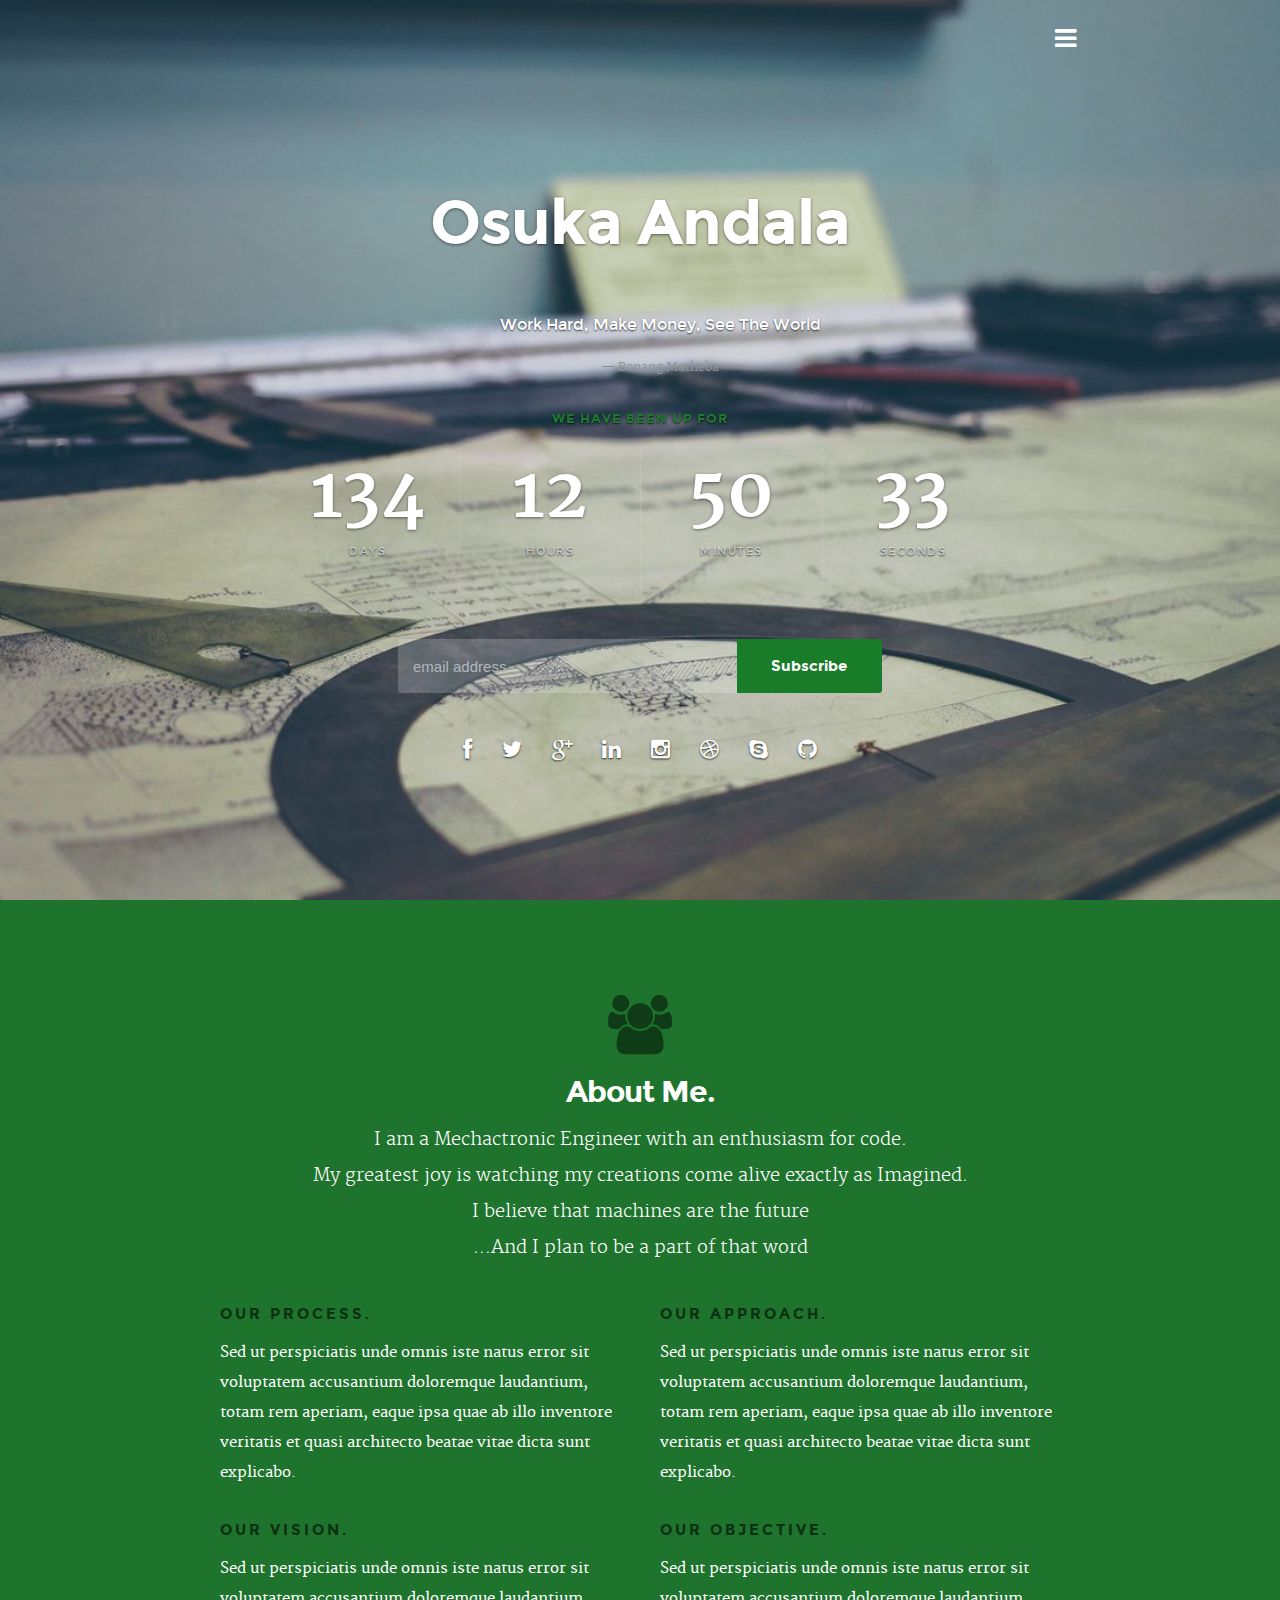
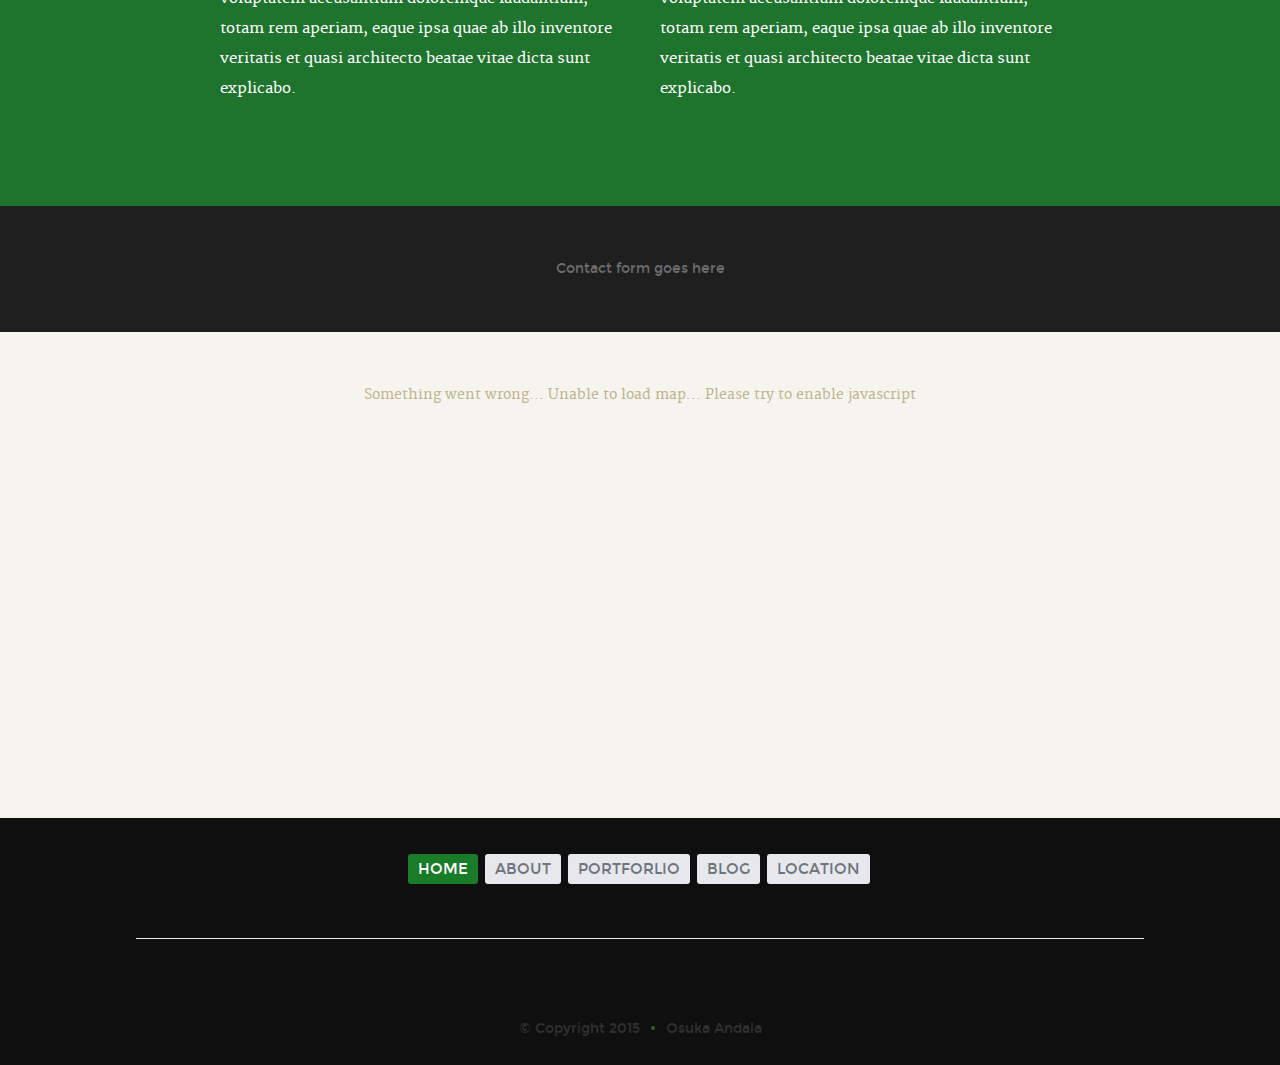
==== commit dbbe542d: "Edited the About Me segment" ====
--- a/index.html
+++ b/index.html
@@ -118,10 +118,10 @@
 					 <i class="fa fa-group"></i>
 			 </div>
 
-				<h1>About Us.</h1>
-
-				<p class="lead">Sed ut perspiciatis unde omnis iste natus error sit voluptatem accusanti doloremque laudantium, totam rem aperiam,
-				eaque ipsa quae ab illo inventore veritatis et quasi architecto beatae vitae dicta sunt explicabo. Nemo enim ipsam.
+				<h1>About Me.</h1>
+
+				<p class="lead">I am a Mechactronic Engineer with an enthusiasm for code. <br> My greatest joy is watching my creations come alive exactly as Imagined.<br>I believe that machines are the future
+					<br> ...And I plan to be a part of that word
 				</p>
 
 			</div>
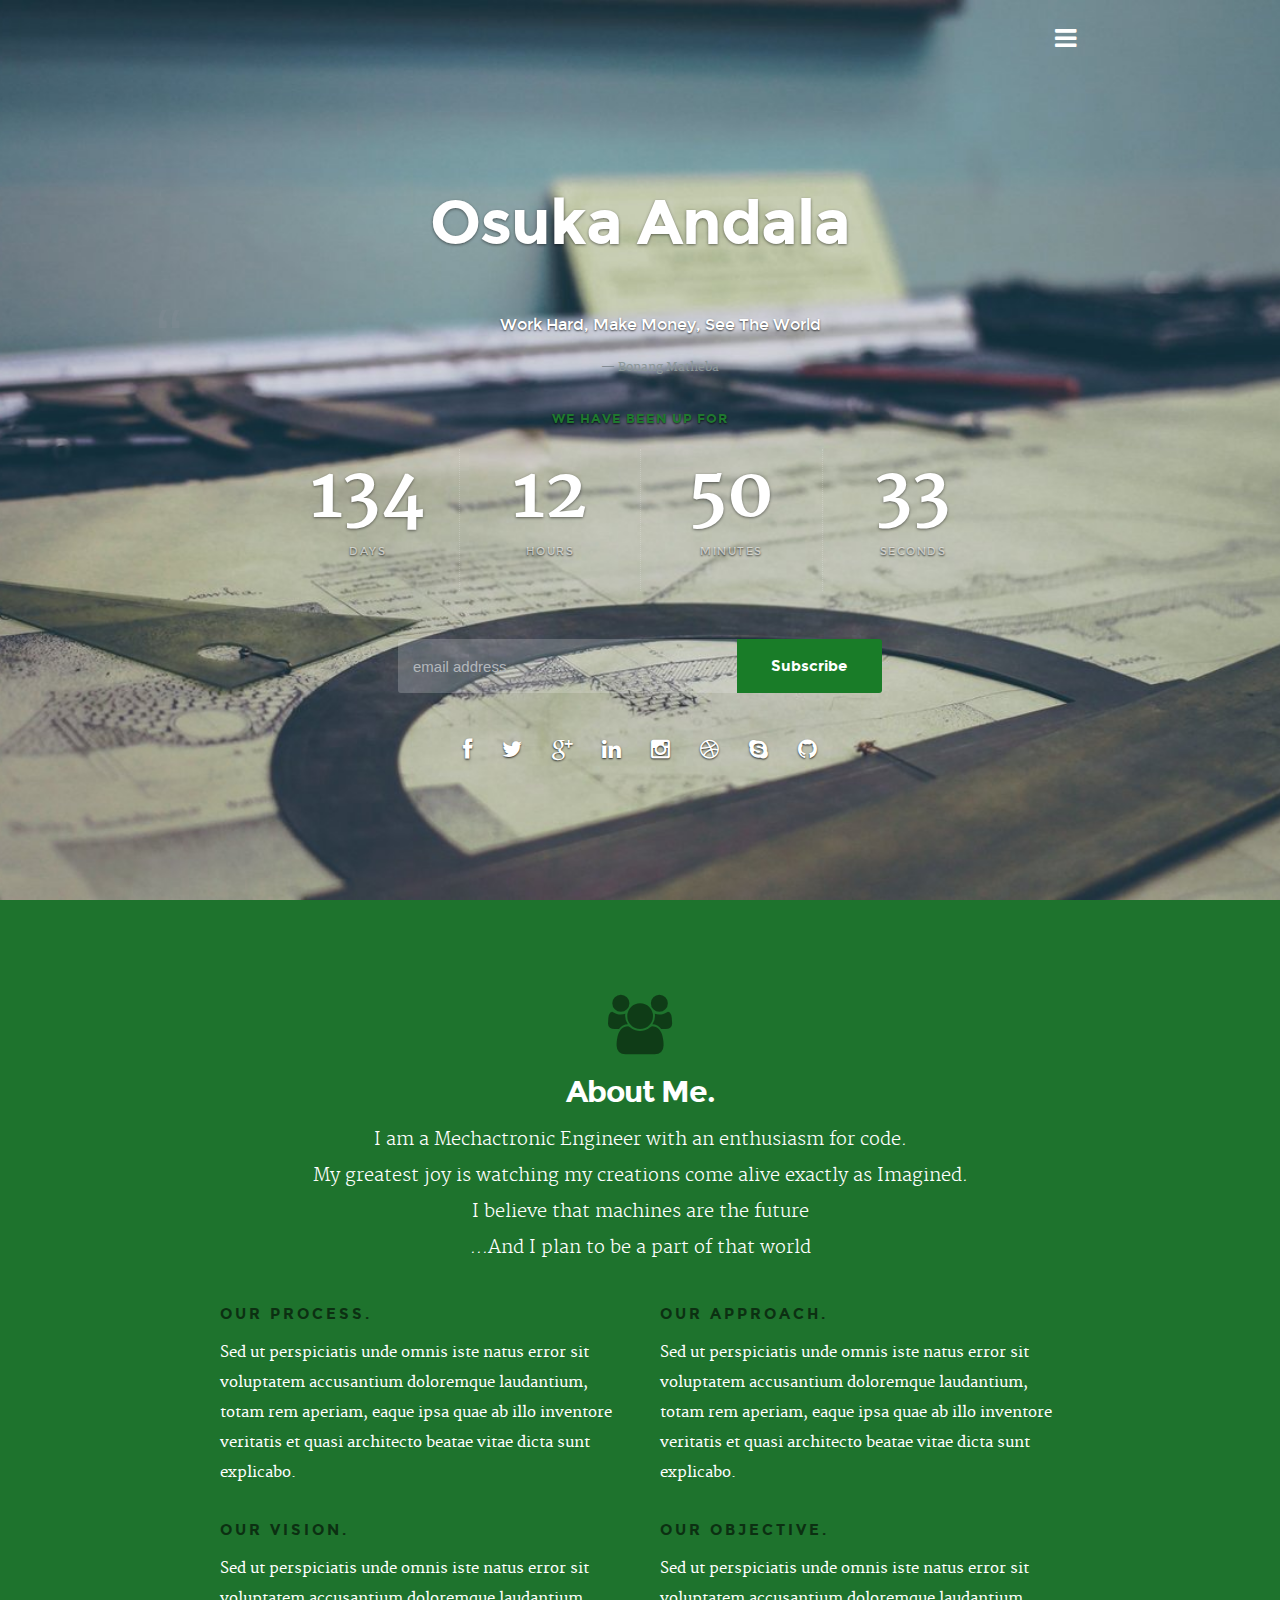
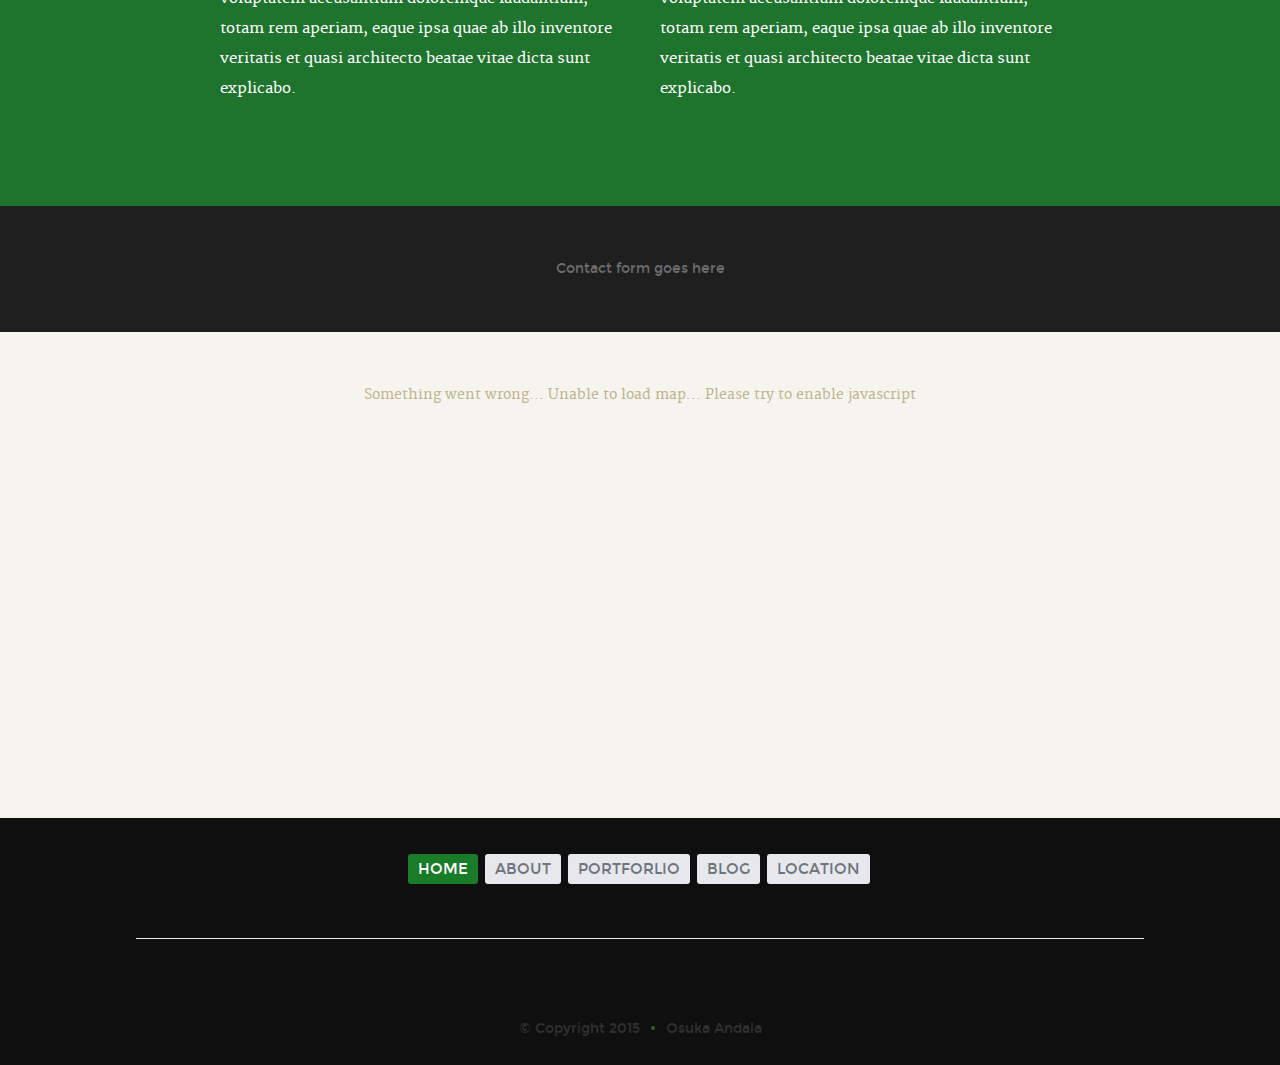
==== commit 4cb00cbb: "Editted some words on about me" ====
--- a/index.html
+++ b/index.html
@@ -121,7 +121,7 @@
 				<h1>About Me.</h1>
 
 				<p class="lead">I am a Mechactronic Engineer with an enthusiasm for code. <br> My greatest joy is watching my creations come alive exactly as Imagined.<br>I believe that machines are the future
-					<br> ...And I plan to be a part of that word
+					<br> ...And I plan to be a part of that world
 				</p>
 
 			</div>
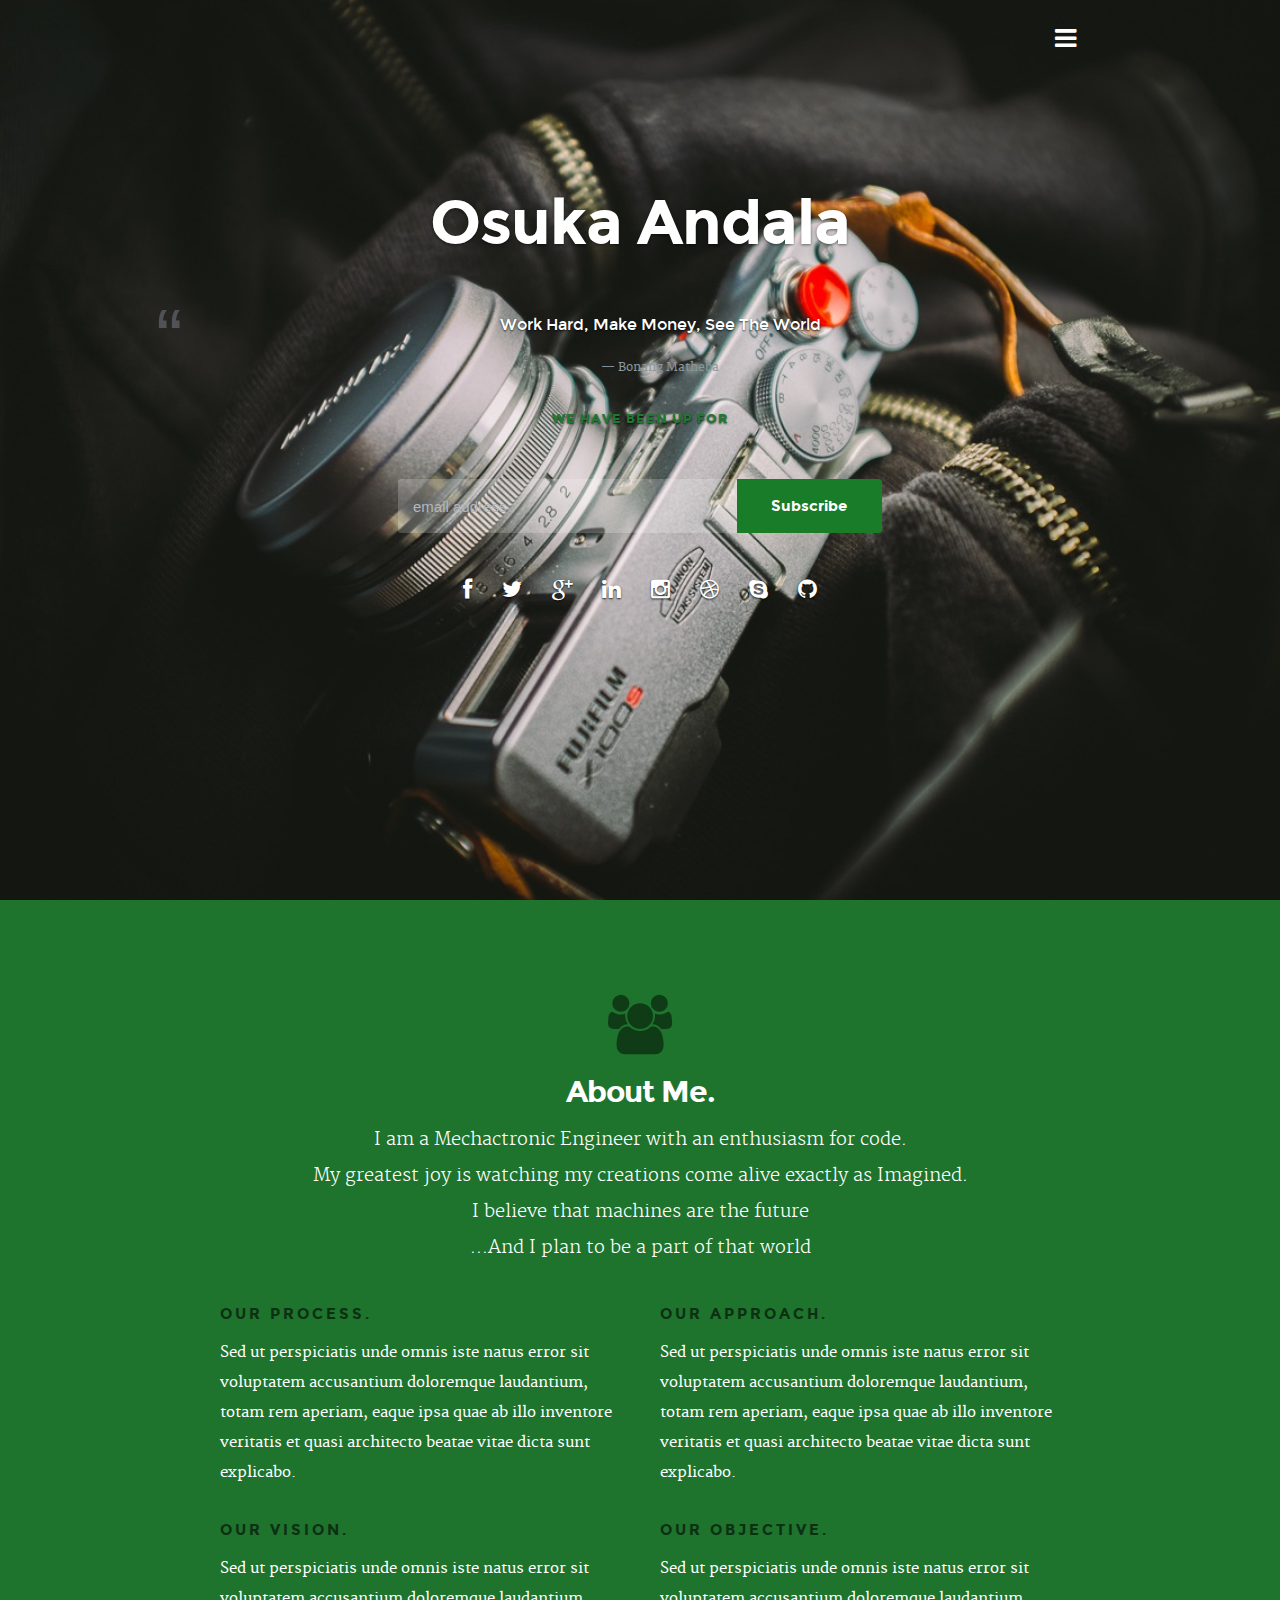
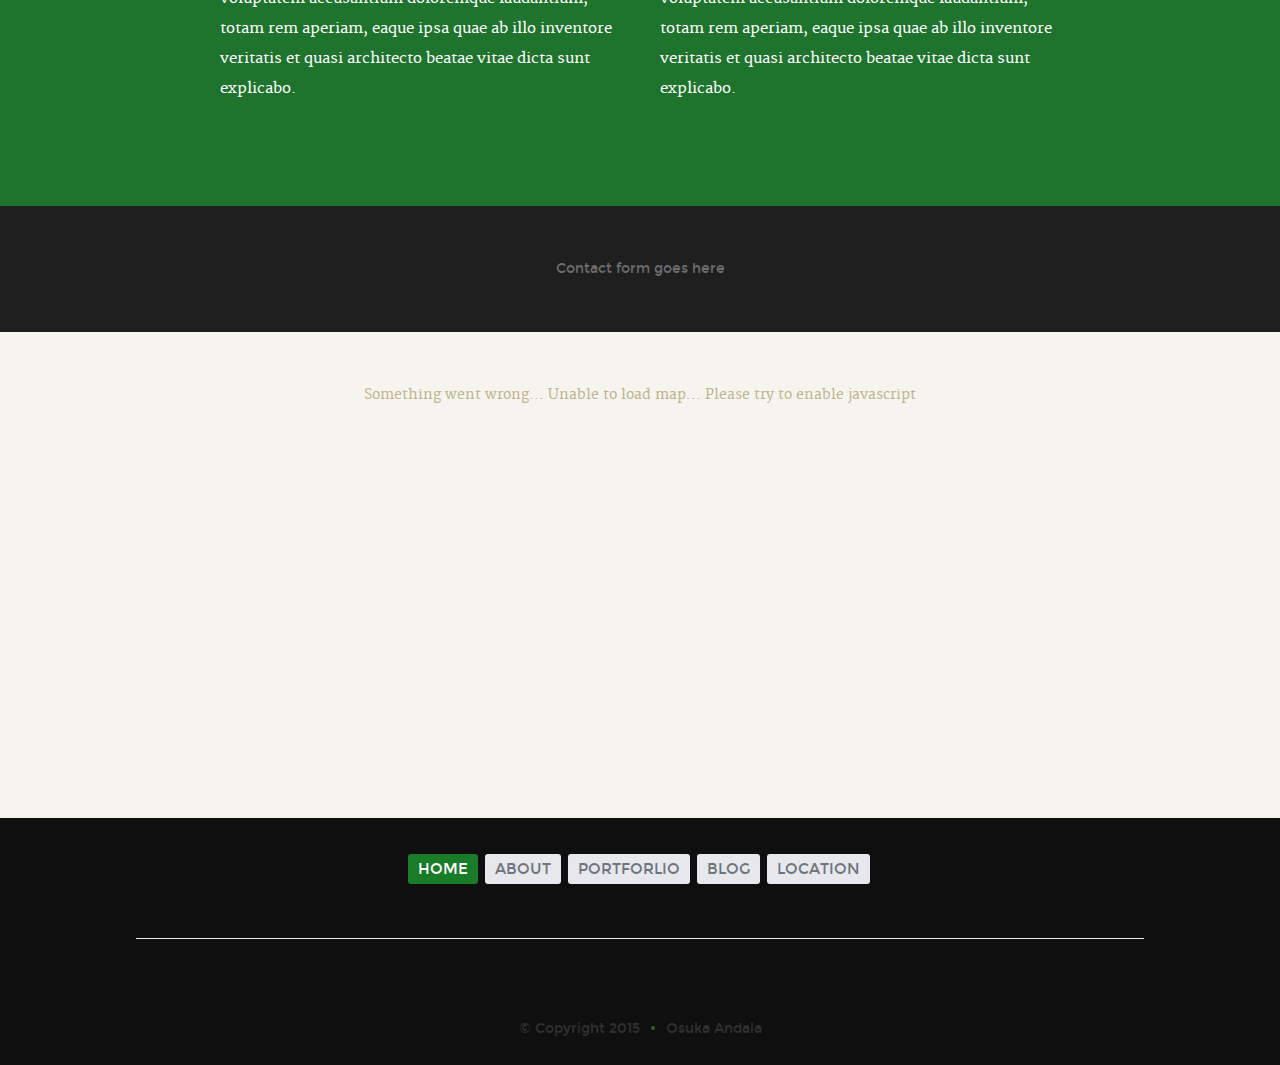
==== commit 5523ddbb: "Dissabled counter" ====
--- a/index.html
+++ b/index.html
@@ -44,7 +44,7 @@
 						<li><a class="smoothscroll" href="#intro">Home</a></li>
 						<li><a class="smoothscroll" href="#about">About</a></li>
 						<li><a  href="portfolio.html">Portfolio</a></li>
-						<li><a  href="http://thistruthismine.blogspot.co.ke/" target="_blank">Blog</a></li>
+						<li><a  href="http://thissideofnairobi.co.ke/" target="_blank">Blog</a></li>
 						<li><a class="smoothscroll" href="#location">Location</a></li>
 				 </ul> <!-- end #nav -->
 			</nav> <!-- end #nav-wrap -->
@@ -69,13 +69,13 @@
 
 			 <h5>We have been up for</h5>
 
-
+<!--
 			 <div id="counter" class="cf">
 				 <span>134 <em>days</em></span>
 				 <span>12 <em>hours</em></span>
 				 <span>50 <em>minutes</em></span>
 				 <span>33 <em>seconds</em></span>
-			 </div>
+			 </div> -->
 
 			 <div id="mc_embed_signup">
 					 <form action="http://facebook.us8.list-manage.com/subscribe/post?u=cdb7b577e41181934ed6a6a44&amp;id=e65110b38d" method="post" id="mc-embedded-subscribe-form" name="mc-embedded-subscribe-form" class="validate" target="_blank" novalidate>
--- a/stylesheets/css/layout.css
+++ b/stylesheets/css/layout.css
@@ -30,7 +30,7 @@
    padding-bottom: 102px;
    min-height: 900px;
    width: 100%;
-   background: #161415 url(../images/square.jpg) no-repeat center center;
+   background: #161415 url(../images/camera.jpg) no-repeat center center;
    background-size: cover !important;
 	-webkit-background-size: cover !important;
 }
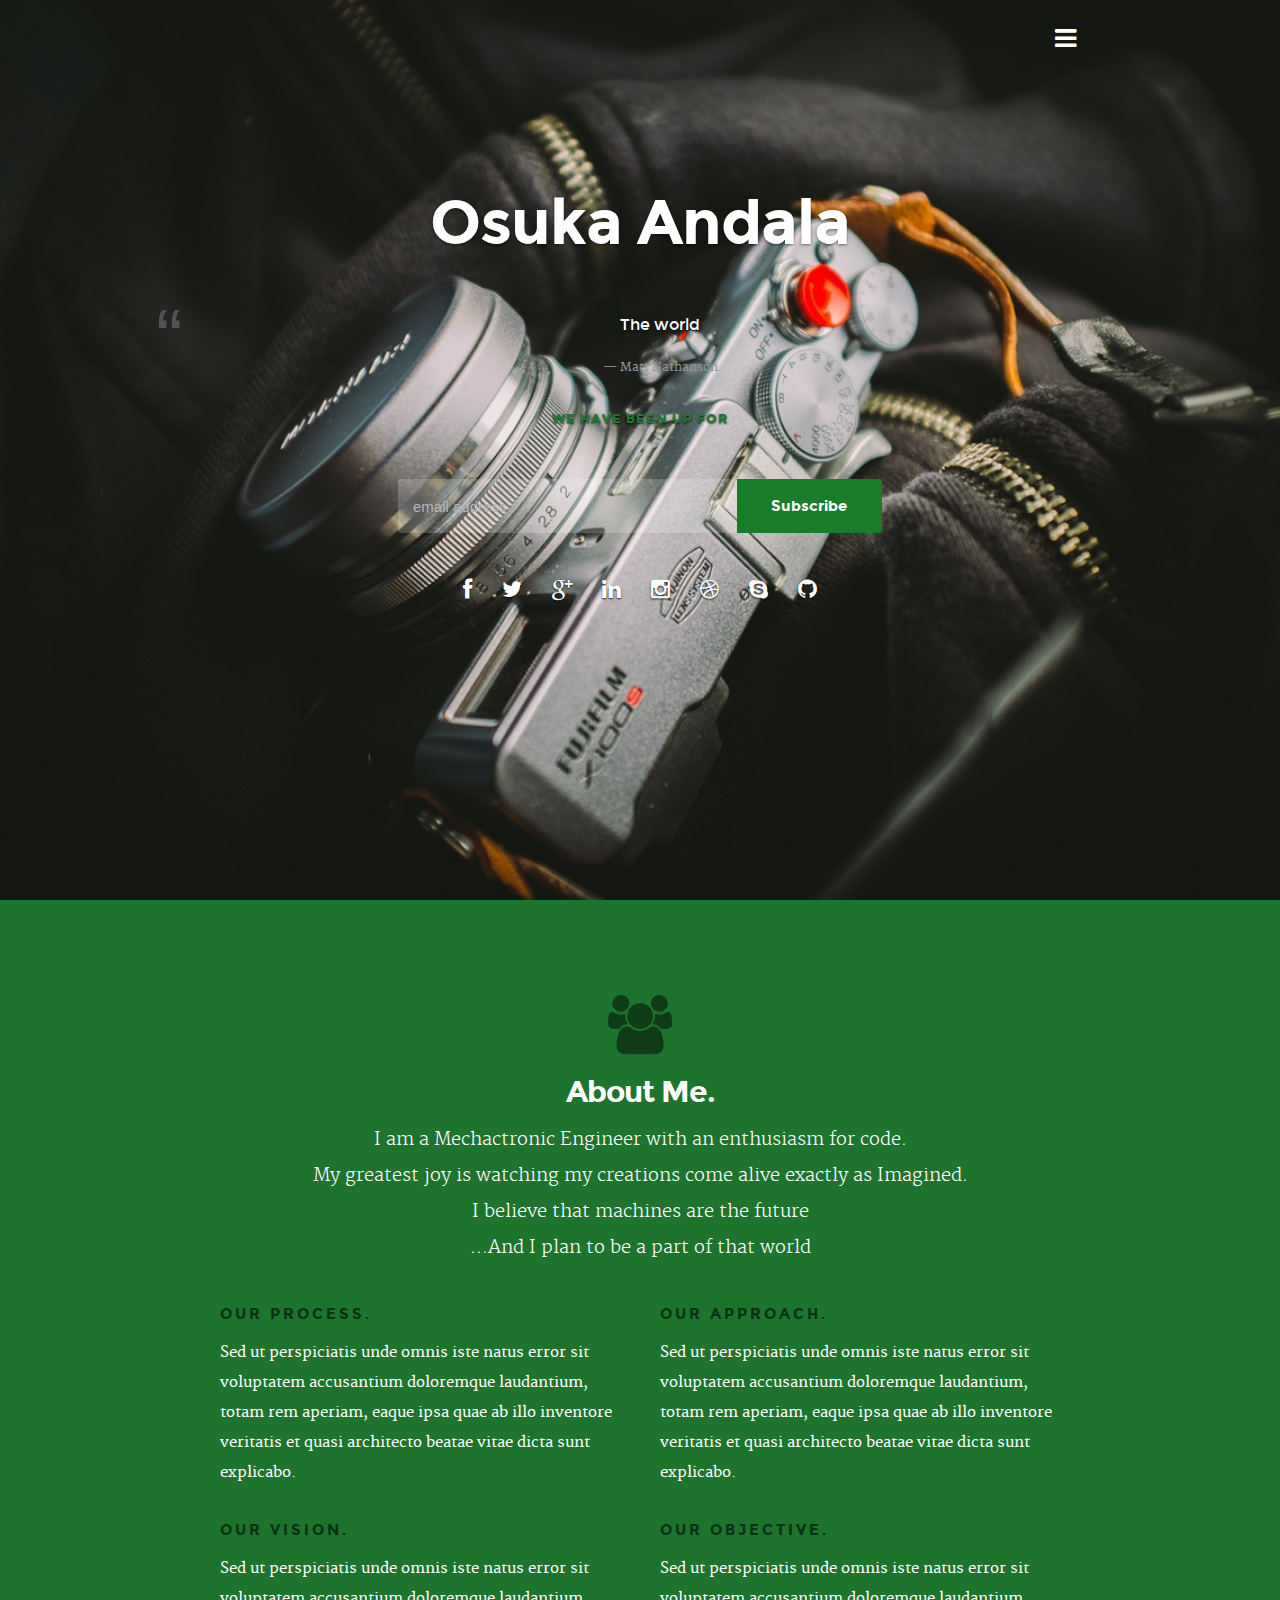
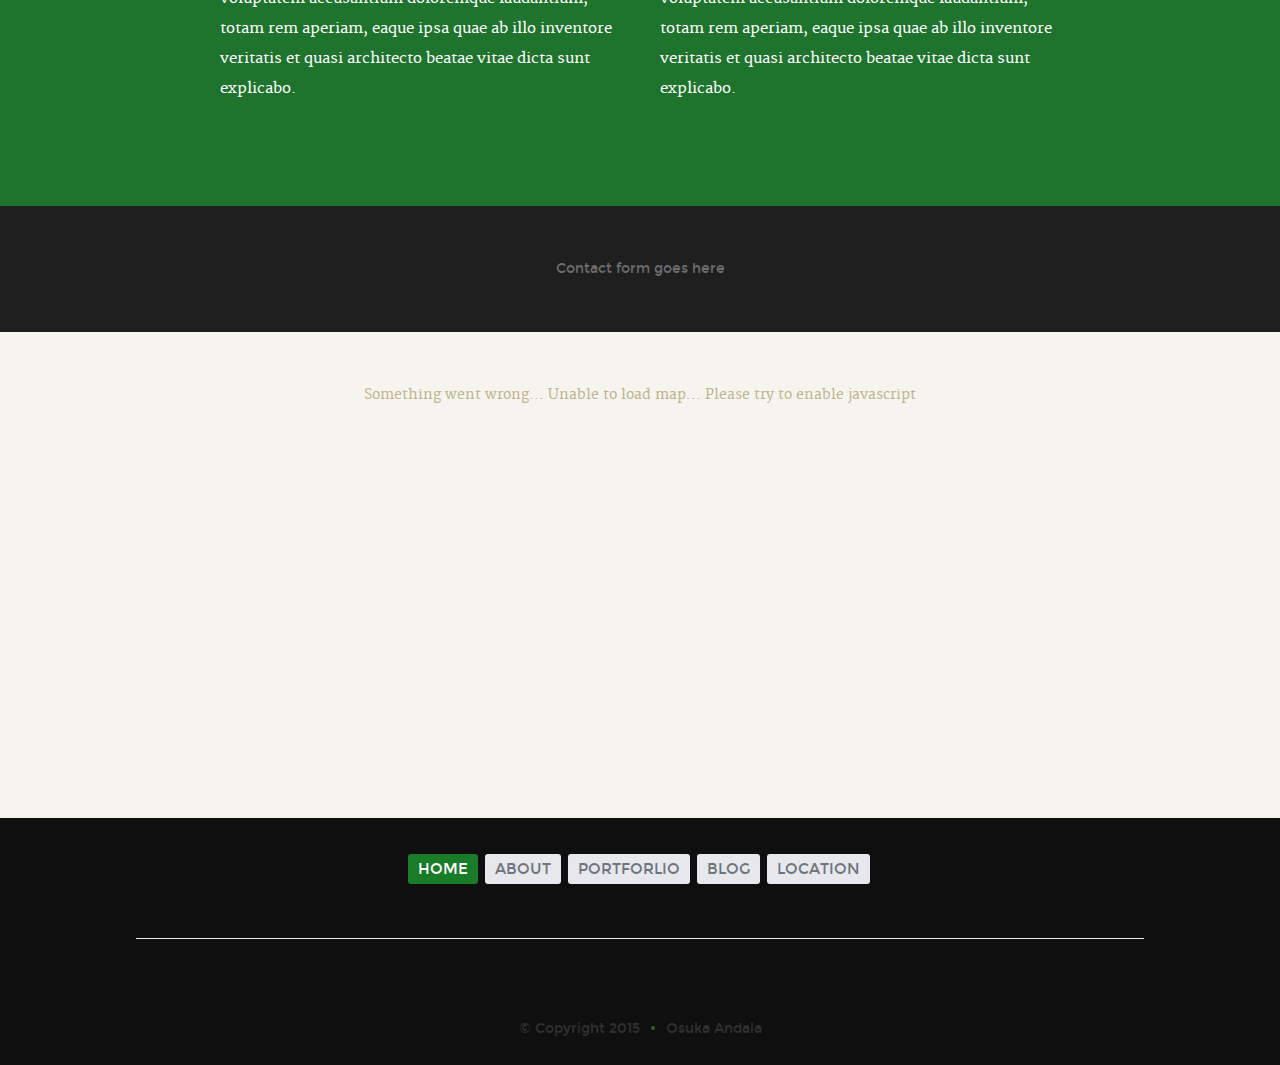
==== commit 3d4a7299: "Changed quote" ====
--- a/index.html
+++ b/index.html
@@ -60,10 +60,10 @@
  			</div>
 
 			<blockquote cite="http://where-i-got-my-info-from.com" id="description" class="animated slideInRight"class="row ">
-				 <p>Work Hard, Make Money, See The World
+				 <p>The world
 						 </p>
 				<cite>
-					 <a href="#">Bonang Matheba</a>
+					 <a href="#">Matt Nathanson</a>
 				</cite>
 			 </blockquote>
 
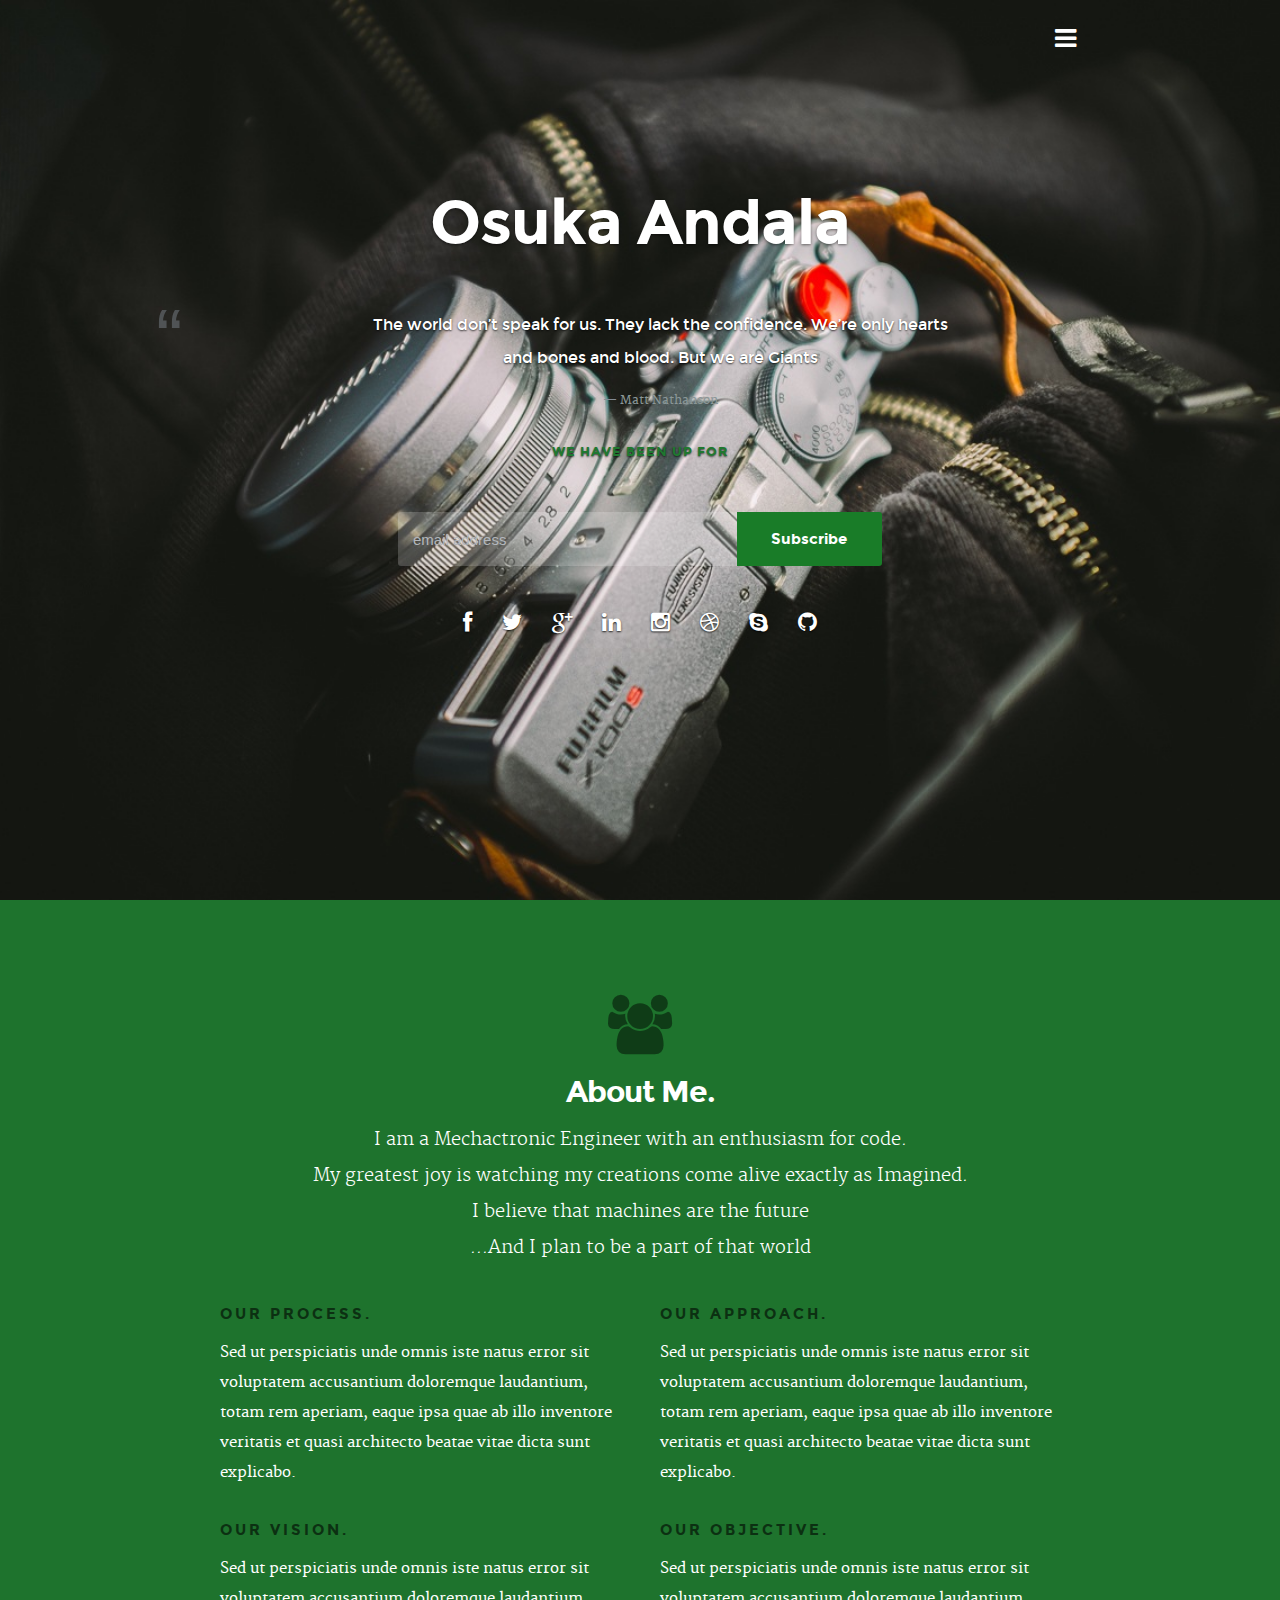
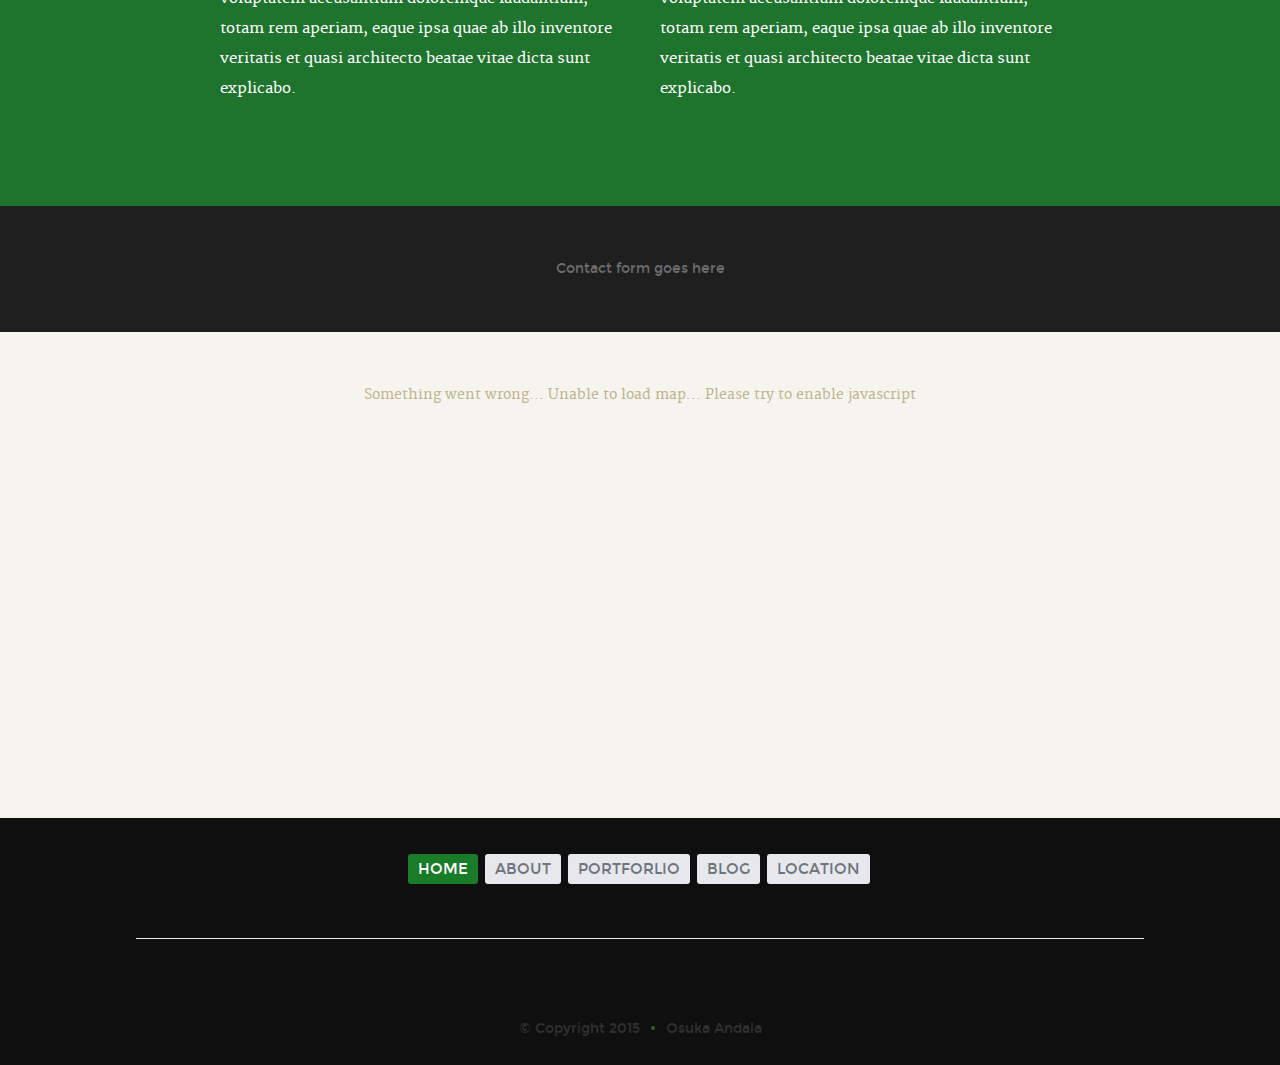
==== commit 9da3a15b: "Matt Nathanson" ====
--- a/index.html
+++ b/index.html
@@ -60,7 +60,7 @@
  			</div>
 
 			<blockquote cite="http://where-i-got-my-info-from.com" id="description" class="animated slideInRight"class="row ">
-				 <p>The world
+				 <p>The world don’t speak for us. They lack the confidence. We’re only hearts and bones and blood. But we are Giants
 						 </p>
 				<cite>
 					 <a href="#">Matt Nathanson</a>
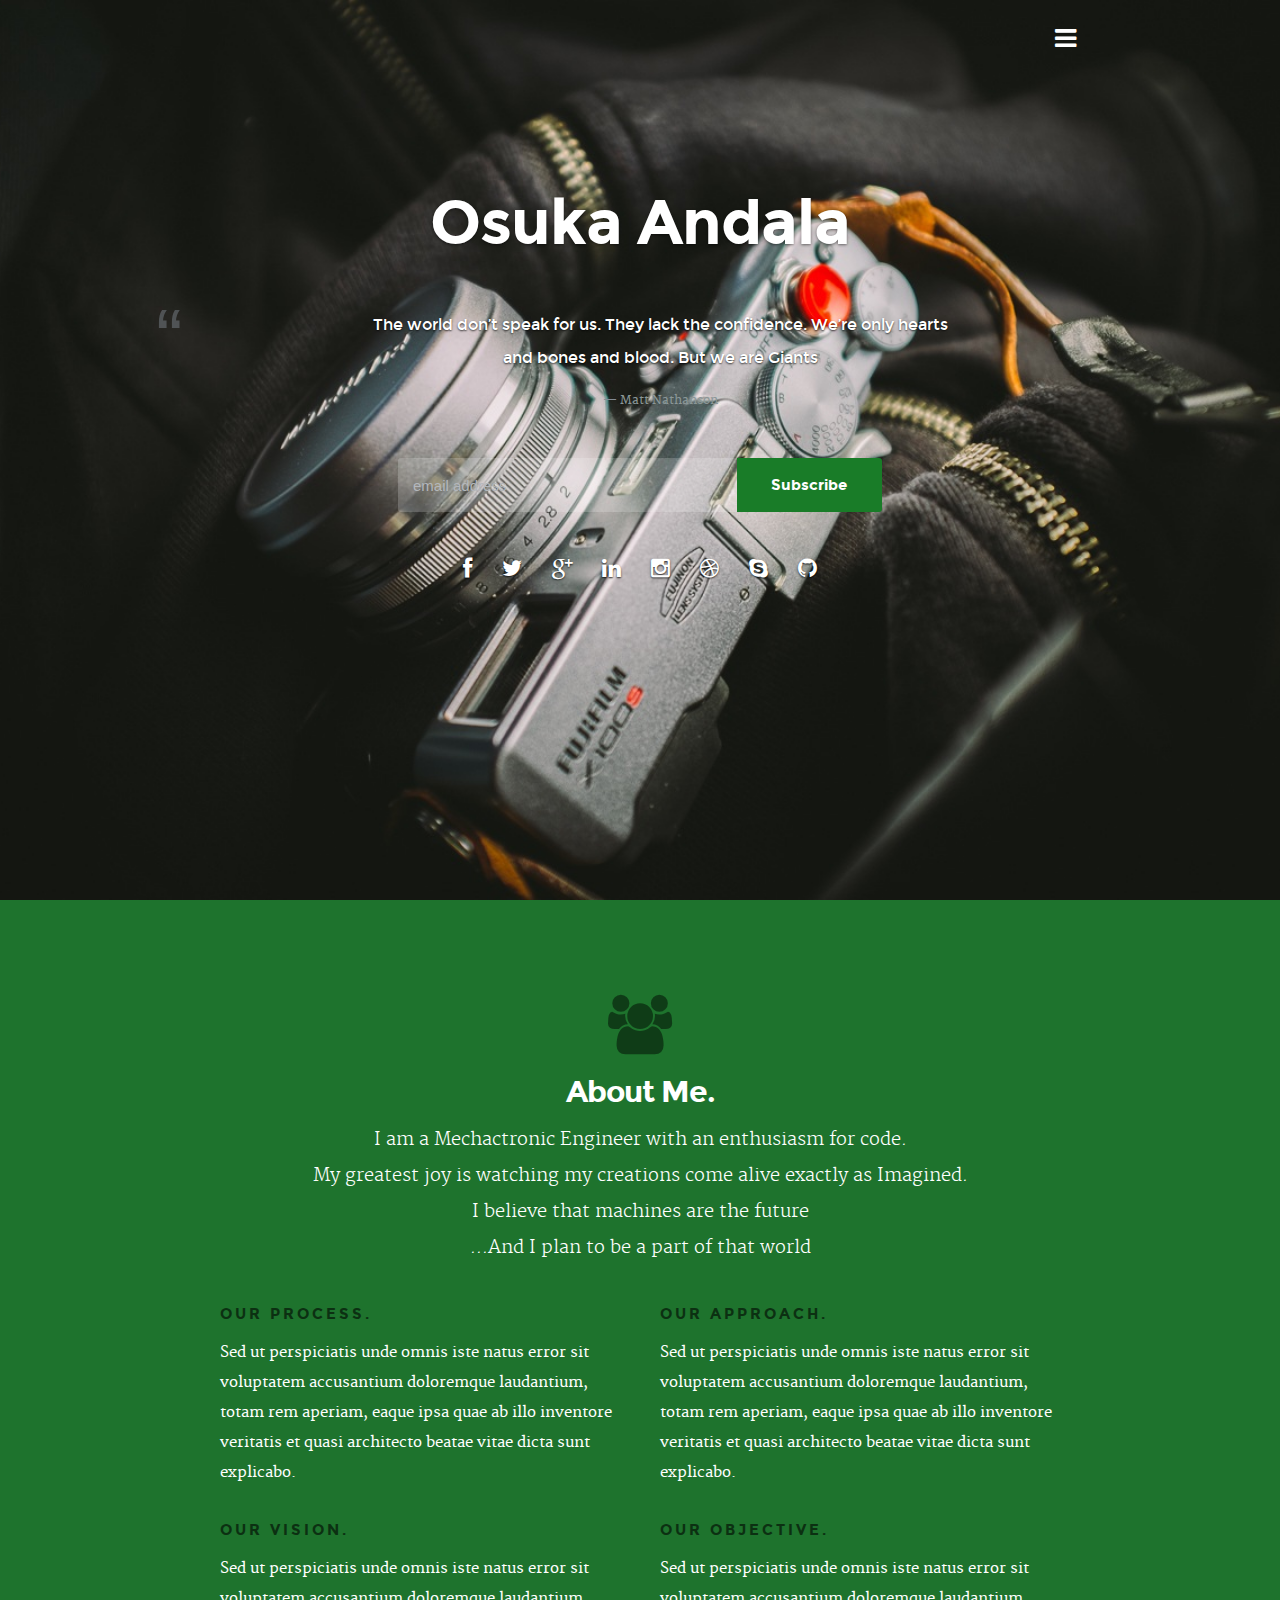
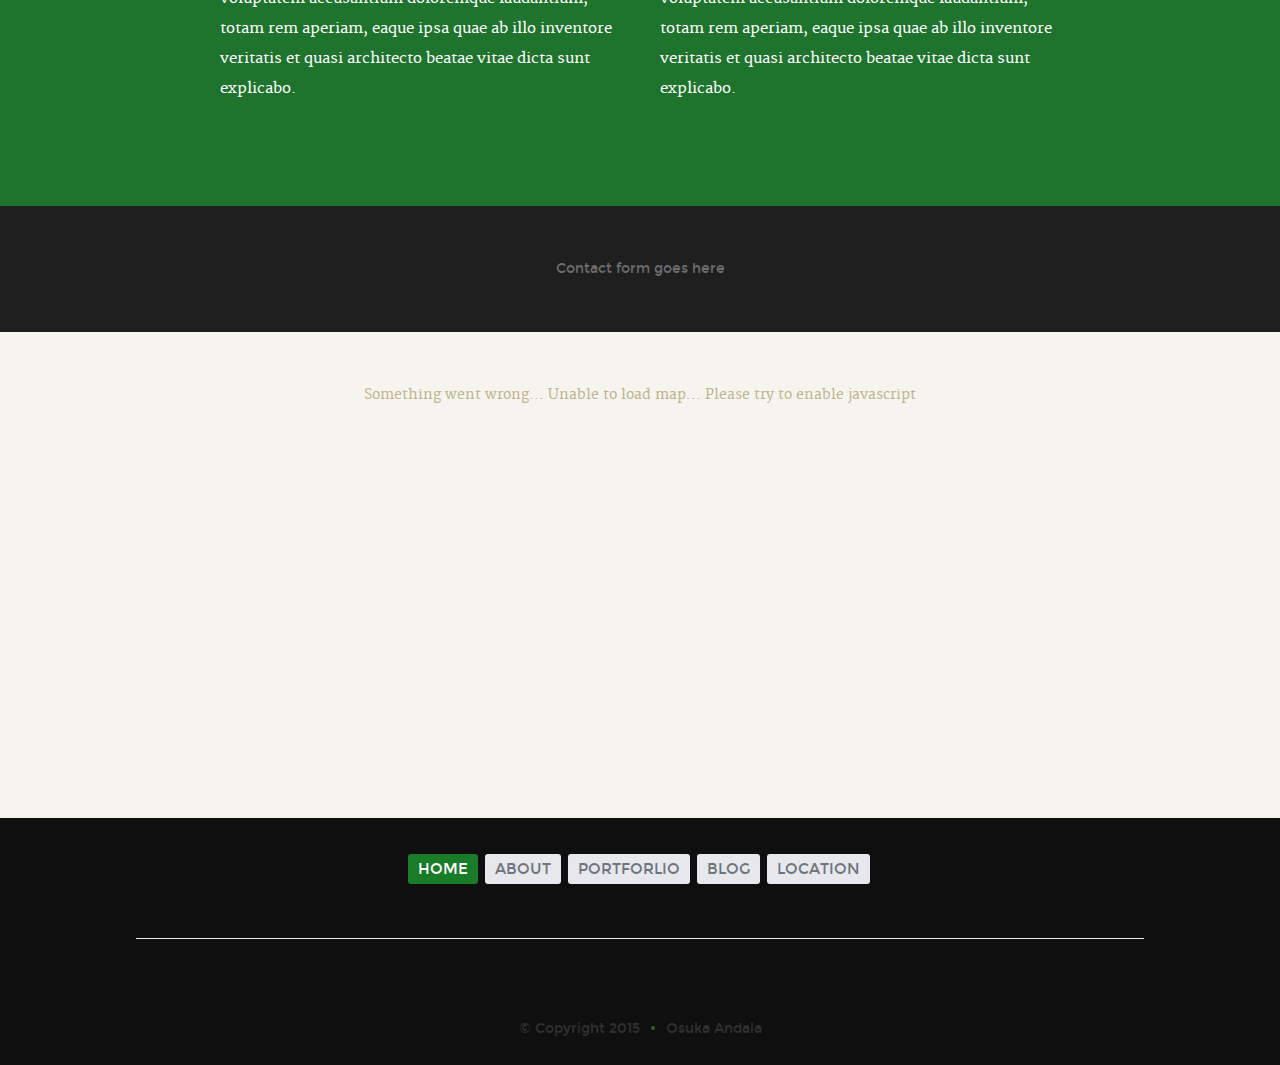
==== commit a7e3a5c0: "Removed text" ====
--- a/index.html
+++ b/index.html
@@ -67,7 +67,7 @@
 				</cite>
 			 </blockquote>
 
-			 <h5>We have been up for</h5>
+			 <!-- <h5>We have been up for</h5> -->
 
 <!--
 			 <div id="counter" class="cf">
